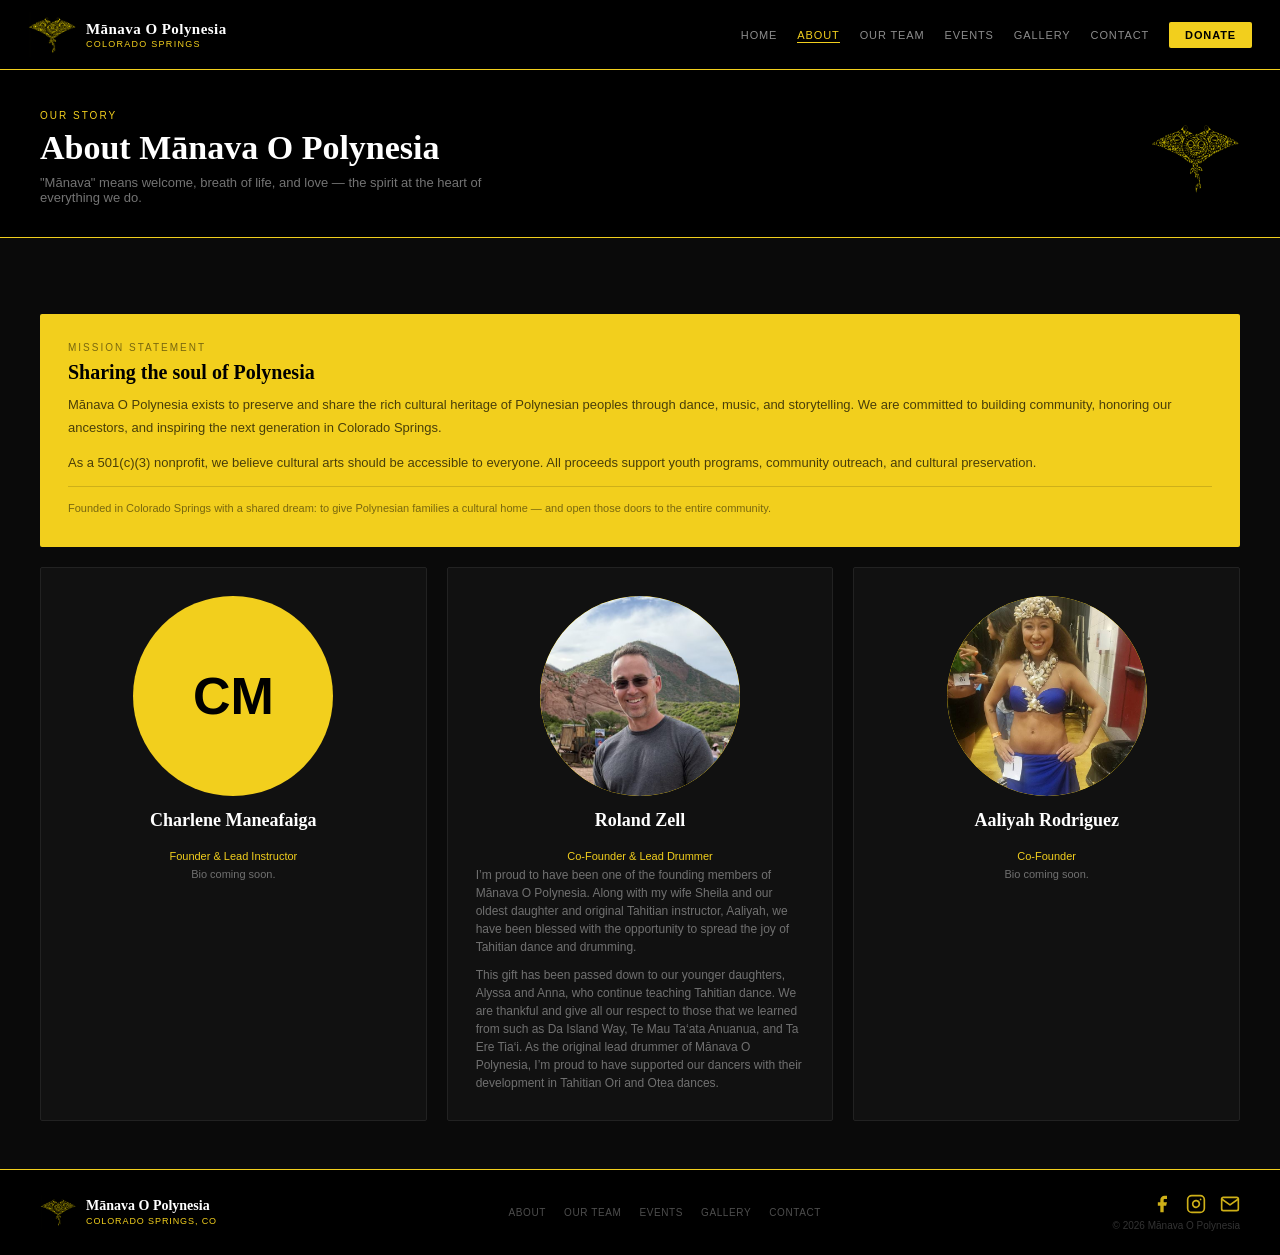
==== about.html @ 459fada8 "Restyle Roland Zell bio: left-align, larger font, two paragraphs Co-Authored-By: Claude Opus 4.8 <no" ====
<!DOCTYPE html>
<html lang="en">
<head>
<meta charset="utf-8">
<title>About Us | Mānava O Polynesia · Colorado Springs</title>
<meta name="description" content="Learn about Mānava O Polynesia’s story, mission, and the spirit of aloha that drives our 501(c)(3) nonprofit in Colorado Springs, CO.">
<meta name="robots" content="index, follow">
<link rel="canonical" href="https://manavaopolynesia.org/about.html">
<link rel="icon" type="image/png" href="[data-uri]">
<meta property="og:type" content="website">
<meta property="og:url" content="https://manavaopolynesia.org/about.html">
<meta property="og:title" content="About Mānava O Polynesia | Polynesian Dance · Colorado Springs">
<meta property="og:description" content="Learn about Mānava O Polynesia’s story, mission, and the spirit of aloha that drives our 501(c)(3) nonprofit in Colorado Springs, CO.">
<meta property="og:image" content="https://manavaopolynesia.org/images/og-image.png">
<meta name="twitter:card" content="summary_large_image">
<meta name="twitter:title" content="About Mānava O Polynesia | Polynesian Dance · Colorado Springs">
<meta name="twitter:description" content="Learn about Mānava O Polynesia’s story, mission, and the spirit of aloha that drives our 501(c)(3) nonprofit in Colorado Springs, CO.">
<meta name="twitter:image" content="https://manavaopolynesia.org/images/og-image.png">
<script type="application/ld+json">
{
  "@context": "https://schema.org",
  "@type": "BreadcrumbList",
  "itemListElement": [
    {"@type":"ListItem","position":1,"name":"Home","item":"https://manavaopolynesia.org/"},
    {"@type":"ListItem","position":2,"name":"About","item":"https://manavaopolynesia.org/about.html"}
  ]
}
</script>
<meta name="viewport" content="width=device-width, initial-scale=1.0">
<link rel="stylesheet" href="assets/style.css">
</head>
<body>

<div class="site">
  <nav class="nav">
    <div class="nav-logo" onclick="location.href='/'">
      <img
        src="[data-uri]"
        width="48" height="45" alt="Manava O Polynesia manta ray logo" style="display:block;" />
      <div>
        <div class="nav-brand-main">Mānava O Polynesia</div>
        <div class="nav-brand-sub">Colorado Springs</div>
      </div>
    </div>
    <button class="nav-toggle" onclick="toggleNav(this)" aria-label="Menu">
      <span></span><span></span><span></span>
    </button>
    <div class="nav-links">
      <a href="/">Home</a>
      <a class="cur" href="/about.html">About</a>
      <a href="/team.html">Our Team</a>
      <a href="/events.html">Events</a>
      <a href="/gallery.html">Gallery</a>
      <a href="/contact.html">Contact</a>
      <a class="nav-donate" onclick="openDonateModal()">Donate</a>
    </div>
  </nav>

    <div class="page-header">
      <div class="ph-text">
        <div class="eyebrow">Our story</div>
        <h2>About Mānava O Polynesia</h2>
        <p
          style="font-size:13px;color:rgba(255,255,255,0.45);margin-top:8px;font-family:Arial,sans-serif;max-width:500px;">
          "Mānava" means welcome, breath of life, and love — the spirit at the heart of everything we do.</p>
      </div>
      <a href="/" class="ph-logo-link" aria-label="Home">
        <img
        src="[data-uri]"
        loading="lazy" class="ph-logo" alt="" />
      </a>
    </div>
    <div class="sec">
      <div class="about-grid">
        <div class="gold-card">
          <div class="eyebrow">Mission statement</div>
          <h3>Sharing the soul of Polynesia</h3>
          <p>Mānava O Polynesia exists to preserve and share the rich cultural heritage of Polynesian peoples through
            dance, music, and storytelling. We are committed to building community, honoring our ancestors, and
            inspiring the next generation in Colorado Springs.</p>
          <p style="margin-top:12px;">As a 501(c)(3) nonprofit, we believe cultural arts should be accessible to
            everyone. All proceeds support youth programs, community outreach, and cultural preservation.</p>
          <p style="margin-top:12px;font-size:11px;color:rgba(0,0,0,0.5);font-family:Arial,sans-serif;border-top:1px solid rgba(0,0,0,0.15);padding-top:12px;">Founded in Colorado Springs with a shared dream: to give Polynesian families a cultural home — and open those doors to the entire community.</p>
        </div>
        <div class="dark-card founder-card">
          <div class="f-av">CM</div>
          <h3 class="f-name">Charlene Maneafaiga</h3>
          <div class="f-role">Founder &amp; Lead Instructor</div>
          <div class="f-bio">Bio coming soon.</div>
        </div>
        <div class="dark-card founder-card">
          <div class="f-av" style="padding:0;overflow:hidden;"><img src="images/roland_zell_co_founder.jpeg" alt="Roland Zell" style="width:100%;height:100%;object-fit:cover;object-position:center;border-radius:50%;display:block;"></div>
          <h3 class="f-name">Roland Zell</h3>
          <div class="f-role">Co-Founder &amp; Lead Drummer</div>
          <div class="f-bio" style="text-align:left;font-size:12px;">
            <p style="margin:0 0 10px;">I&rsquo;m proud to have been one of the founding members of Mānava O Polynesia. Along with my wife Sheila and our oldest daughter and original Tahitian instructor, Aaliyah, we have been blessed with the opportunity to spread the joy of Tahitian dance and drumming.</p>
            <p style="margin:0;">This gift has been passed down to our younger daughters, Alyssa and Anna, who continue teaching Tahitian dance. We are thankful and give all our respect to those that we learned from such as Da Island Way, Te Mau Ta&lsquo;ata Anuanua, and Ta Ere Tia&lsquo;i. As the original lead drummer of Mānava O Polynesia, I&rsquo;m proud to have supported our dancers with their development in Tahitian Ori and Otea dances.</p>
          </div>
        </div>
        <div class="dark-card founder-card">
          <div class="f-av" style="padding:0;overflow:hidden;"><img src="images/aaliya_rodriguez_founder_3.JPG" alt="Aaliyah Rodriguez" style="width:100%;height:100%;object-fit:cover;object-position:center 30%;border-radius:50%;display:block;"></div>
          <h3 class="f-name">Aaliyah Rodriguez</h3>
          <div class="f-role">Co-Founder</div>
          <div class="f-bio">Bio coming soon.</div>
        </div>
      </div>
    </div>

  <div class="footer">
    <div>
      <div class="footer-logo" onclick="location.href='/'">
        <img
          src="[data-uri]"
          width="36" height="34" alt="Mānava O Polynesia manta ray logo" style="display:block;opacity:0.8;" />
        <div>
          <div class="footer-bn">Mānava O Polynesia</div>
          <div class="footer-bs">Colorado Springs, CO</div>
        </div>
      </div>
    </div>
    <div class="footer-links">
      <a href="/about.html">About</a>
      <a href="/team.html">Our Team</a>
      <a href="/events.html">Events</a>
      <a href="/gallery.html">Gallery</a>
      <a href="/contact.html">Contact</a>
    </div>
    <div style="text-align:right;">
      <div class="footer-social">
        <a href="https://www.facebook.com/manavaopolynesia" target="_blank" rel="noopener" aria-label="Facebook">
          <svg width="20" height="20" viewBox="0 0 24 24" fill="currentColor" xmlns="http://www.w3.org/2000/svg" aria-hidden="true"><path d="M18 2h-3a5 5 0 0 0-5 5v3H7v4h3v8h4v-8h3l1-4h-4V7a1 1 0 0 1 1-1h3z"/></svg>
        </a>
        <a href="https://www.instagram.com/manavaopolynesia/" target="_blank" rel="noopener" aria-label="Instagram">
          <svg width="20" height="20" viewBox="0 0 24 24" fill="none" stroke="currentColor" stroke-width="2" stroke-linecap="round" stroke-linejoin="round" xmlns="http://www.w3.org/2000/svg" aria-hidden="true"><rect x="2" y="2" width="20" height="20" rx="5" ry="5"/><path d="M16 11.37A4 4 0 1 1 12.63 8 4 4 0 0 1 16 11.37z"/><line x1="17.5" y1="6.5" x2="17.51" y2="6.5"/></svg>
        </a>
        <a href="mailto:inquiries@manavaopolynesia.org" aria-label="Email us">
          <svg width="20" height="20" viewBox="0 0 24 24" fill="none" stroke="currentColor" stroke-width="2" stroke-linecap="round" stroke-linejoin="round" xmlns="http://www.w3.org/2000/svg" aria-hidden="true"><path d="M4 4h16c1.1 0 2 .9 2 2v12c0 1.1-.9 2-2 2H4c-1.1 0-2-.9-2-2V6c0-1.1.9-2 2-2z"/><polyline points="22,6 12,13 2,6"/></svg>
        </a>
      </div>
      <div class="footer-copy">© 2026 Mānava O Polynesia</div>
    </div>
  </div>

</div>
<script src="assets/main.js"></script>

<div id="donate-modal" class="dm-overlay" onclick="dmOverlayClick(event)">
  <div class="dm-box" role="dialog" aria-modal="true" aria-label="Donate to Mānava O Polynesia">
    <button class="dm-close" onclick="closeDonateModal()" aria-label="Close">&times;</button>
    <div class="dm-left">
      <div class="dm-slides">
        <img src="/images/donate_kiki_raina_2026.jpg" alt="Mānava O Polynesia performers" class="dm-slide active">
        <img src="/images/donate_group_leis_2023.jpg" alt="Mānava O Polynesia performers" class="dm-slide">
        <img src="/images/donate_graduation_may_2026.JPG" alt="Mānava O Polynesia performers" class="dm-slide">
        <img src="/images/donate_community_service_july_2024.jpg" alt="Mānava O Polynesia performers" class="dm-slide">
        <img src="/images/donate_guam_lib_2024.JPG" alt="Mānava O Polynesia performers" class="dm-slide">
        <img src="/images/donate_denver_sept_2024.jpeg" alt="Mānava O Polynesia performers" class="dm-slide">
        <img src="/images/donate_maui_fundraiser_2023.jpeg" alt="Mānava O Polynesia performers" class="dm-slide">
      </div>
      <div class="dm-org-info">
        <h2 class="dm-org-name">Mānava O Polynesia</h2>
        <div class="dm-org-tagline">Supporting Mānava O Polynesia</div>
        <p class="dm-org-body">Mānava O Polynesia is a 501(c)(3) nonprofit in Colorado Springs sharing Hawaiian, Tahitian, Samoan, Tongan, and Māori culture through dance, music, and storytelling. Your gift keeps the spirit of the Pacific alive for generations to come.</p>
      </div>
    </div>
    <div class="dm-right">
      <div class="dm-secure-hdr">
        <svg width="14" height="14" viewBox="0 0 14 14" fill="none" aria-hidden="true"><path d="M7 1L2 3.5V7c0 2.76 2.13 5.35 5 6 2.87-.65 5-3.24 5-6V3.5L7 1z" fill="#27ae60"/></svg>
        Secure Donation
      </div>
      <script type="module" src="https://donorbox.org/widgets.js" async></script>
      <dbox-widget campaign="manava-website-donation" type="donation_form" enable-auto-scroll="true"></dbox-widget>
    </div>
  </div>
  <div class="dm-footer-links">
    <span class="dm-bubble-wrap">
      <a href="#" class="dm-footer-link dm-footer-link--strong" onclick="toggleDmSecureBubble(event)">Is my donation secure?</a>
      <div class="dm-bubble" id="dm-secure-bubble" role="tooltip">
        <strong class="dm-bubble-heading">Is my donation secure?</strong>
        <p>Your payment is secured with SSL encryption and processed directly by Stripe &#8212; your financial information never touches our servers.</p>
        <div class="dm-bubble-arrow"></div>
      </div>
    </span>
    <span class="dm-bubble-wrap">
      <a href="#" class="dm-footer-link dm-footer-link--strong" onclick="toggleDmTaxBubble(event)">Is this donation tax-deductible?</a>
      <div class="dm-bubble" id="dm-tax-bubble" role="tooltip">
        <strong class="dm-bubble-heading">Is this donation tax-deductible?</strong>
        <p>We are a tax-exempt organization. Your contribution may be tax-deductible &#8212; please consult your tax advisor for guidance specific to your situation. A donation receipt will be emailed to you; please retain it for your records.</p>
        <div class="dm-bubble-arrow"></div>
      </div>
    </span>
    <span class="dm-bubble-wrap">
      <a href="#" class="dm-footer-link dm-footer-link--strong" onclick="toggleDmCancelBubble(event)">Can I cancel my recurring donation?</a>
      <div class="dm-bubble" id="dm-cancel-bubble" role="tooltip">
        <strong class="dm-bubble-heading">Can I cancel my recurring donation?</strong>
        <p>You&#8217;re always in control of your recurring donation &#8212; change or cancel it anytime.</p>
        <div class="dm-bubble-arrow"></div>
      </div>
    </span>
  </div>
</div>
</body>
</html>
---- assets/style.css ----
:root {
    --t-fast: 0.18s ease;
    --t-med:  0.28s ease;
    --lift:   translateY(-3px);
  }

  * {
    box-sizing: border-box;
    margin: 0;
    padding: 0;
  }

  html, body { background: #0a0a0a; }

  .site {
    font-family: 'Georgia', serif;
    color: var(--color-text-primary);
    background: #0a0a0a;
    min-height: 100vh;
    display: flex;
    flex-direction: column;
  }

  .nav {
    display: flex;
    align-items: center;
    justify-content: space-between;
    padding: 12px 28px;
    background: #000;
    border-bottom: 1px solid #f2cf1d;
  }

  .nav-logo {
    display: flex;
    align-items: center;
    gap: 10px;
    cursor: pointer;
  }

  .nav-brand-main {
    font-size: 15px;
    font-weight: 700;
    color: #fff;
    letter-spacing: 0.03em;
  }

  .nav-brand-sub {
    font-size: 9px;
    color: #f2cf1d;
    letter-spacing: 0.14em;
    text-transform: uppercase;
    margin-top: 1px;
    font-family: Arial, sans-serif;
  }

  .nav-links {
    display: flex;
    gap: 20px;
    align-items: center;
  }

  .nav-links a {
    font-size: 11px;
    color: rgba(255, 255, 255, 0.55);
    text-decoration: none;
    cursor: pointer;
    letter-spacing: 0.08em;
    text-transform: uppercase;
    font-family: Arial, sans-serif;
  }

  .nav-links a:hover,
  .nav-links a.cur {
    color: #f2cf1d;
  }

  .nav-donate {
    background: #f2cf1d !important;
    color: #000 !important;
    padding: 7px 16px;
    border-radius: 2px;
    font-weight: 700 !important;
  }

  .hero {
    position: relative;
    min-height: 500px;
    background: #000;
    display: flex;
    align-items: center;
    overflow: hidden;
  }

  .hero-pat {
    position: absolute;
    inset: 0;
    width: 100%;
    height: 100%;
  }

  .hero-content {
    position: relative;
    z-index: 2;
    padding: 0 48px;
    max-width: 520px;
  }

  .eyebrow {
    font-size: 10px;
    letter-spacing: 0.2em;
    text-transform: uppercase;
    color: #f2cf1d;
    font-family: Arial, sans-serif;
    margin-bottom: 14px;
  }

  .hero-title {
    font-size: 48px;
    font-weight: 700;
    color: #fff;
    line-height: 1.05;
    margin-bottom: 16px;
  }

  .hero-title .gold {
    color: #f2cf1d;
  }

  .hero-body {
    font-size: 14px;
    color: rgba(255, 255, 255, 0.55);
    line-height: 1.8;
    margin-bottom: 28px;
    font-family: Arial, sans-serif;
  }

  .hero-right {
    position: absolute;
    right: 20px;
    top: 50%;
    transform: translateY(-50%);
    z-index: 2;
    opacity: 0.9;
  }

  .btn-gold {
    display: inline-block;
    text-decoration: none;
    background: #f2cf1d;
    color: #000;
    padding: 12px 26px;
    border: none;
    font-size: 12px;
    font-weight: 700;
    cursor: pointer;
    font-family: Arial, sans-serif;
    letter-spacing: 0.08em;
    text-transform: uppercase;
    border-radius: 2px;
    margin-right: 10px;
  }

  .btn-out {
    display: inline-block;
    text-decoration: none;
    background: transparent;
    color: #fff;
    padding: 12px 26px;
    border: 1px solid rgba(255, 255, 255, 0.35);
    font-size: 12px;
    cursor: pointer;
    font-family: Arial, sans-serif;
    letter-spacing: 0.08em;
    text-transform: uppercase;
    border-radius: 2px;
  }

  .stats-bar {
    display: grid;
    grid-template-columns: repeat(4, 1fr);
    background: #f2cf1d;
  }

  .stat {
    padding: 16px 20px;
    text-align: center;
    border-right: 1px solid rgba(0, 0, 0, 0.15);
  }

  .stat:last-child {
    border-right: none;
  }

  .stat-n {
    font-size: 24px;
    font-weight: 700;
    color: #000;
    font-family: Georgia, serif;
  }

  .stat-l {
    font-size: 9px;
    text-transform: uppercase;
    letter-spacing: 0.1em;
    color: rgba(0, 0, 0, 0.6);
    margin-top: 2px;
    font-family: Arial, sans-serif;
  }

  .sec {
    padding: 48px 40px;
    background: #0a0a0a;
  }

  .sec-mid {
    background: #060606;
  }

  .sec-title {
    font-size: 30px;
    font-weight: 700;
    color: #fff;
    margin-bottom: 10px;
  }

  .sec-sub {
    font-size: 14px;
    color: rgba(255, 255, 255, 0.5);
    line-height: 1.75;
    max-width: 540px;
    font-family: Arial, sans-serif;
  }

  .tiles {
    display: grid;
    grid-template-columns: repeat(3, 1fr);
    gap: 1px;
    background: #1a1a1a;
    margin-top: 28px;
  }

  .tile {
    background: #0a0a0a;
    padding: 26px 22px;
    border-top: 2px solid #f2cf1d;
  }

  .tile-icon {
    font-size: 18px;
    margin-bottom: 10px;
  }

  .tile-t {
    font-size: 13px;
    font-weight: 700;
    color: #fff;
    margin-bottom: 6px;
  }

  .tile-b {
    font-size: 12px;
    color: rgba(255, 255, 255, 0.45);
    line-height: 1.65;
    font-family: Arial, sans-serif;
  }

  .about-grid {
    display: grid;
    grid-template-columns: repeat(3, 1fr);
    gap: 20px;
    margin-top: 28px;
  }

  .about-grid .gold-card {
    grid-column: 1 / -1;
  }

  .gold-card {
    background: #f2cf1d;
    padding: 28px;
    border-radius: 2px;
  }

  .gold-card .eyebrow {
    color: rgba(0, 0, 0, 0.5);
    margin-bottom: 8px;
  }

  .gold-card h3 {
    font-size: 20px;
    color: #000;
    margin-bottom: 10px;
  }

  .gold-card p {
    font-size: 13px;
    color: rgba(0, 0, 0, 0.7);
    line-height: 1.75;
    font-family: Arial, sans-serif;
  }

  .dark-card {
    background: #111;
    border: 1px solid #222;
    padding: 28px;
    border-radius: 2px;
  }

  .dark-card h3 {
    font-size: 18px;
    color: #fff;
    margin-bottom: 18px;
  }

  .founder {
    display: flex;
    gap: 12px;
    margin-bottom: 18px;
    padding-bottom: 18px;
    border-bottom: 1px solid #1e1e1e;
  }

  .founder:last-child {
    margin-bottom: 0;
    padding-bottom: 0;
    border-bottom: none;
  }

  .f-av {
    width: 200px;
    height: 200px;
    border-radius: 50%;
    background: #f2cf1d;
    display: flex;
    align-items: center;
    justify-content: center;
    font-size: 48px;
    font-weight: 700;
    color: #000;
    flex-shrink: 0;
    font-family: Arial, sans-serif;
  }

  .f-name {
    font-size: 14px;
    font-weight: 700;
    color: #fff;
  }

  .f-role {
    font-size: 11px;
    color: #f2cf1d;
    margin-top: 1px;
    font-family: Arial, sans-serif;
  }

  .f-bio {
    font-size: 11px;
    color: rgba(255, 255, 255, 0.4);
    margin-top: 4px;
    line-height: 1.5;
    font-family: Arial, sans-serif;
  }

  .founder-card {
    display: flex;
    flex-direction: column;
    align-items: center;
    text-align: center;
  }

  .founder-card .f-av {
    width: 200px;
    height: 200px;
    font-size: 52px;
    margin-bottom: 14px;
  }

  .team-grid {
    display: grid;
    grid-template-columns: repeat(3, 1fr);
    gap: 14px;
    margin-top: 20px;
  }

  .tc {
    background: #111;
    border: 1px solid #1e1e1e;
    padding: 22px;
    text-align: center;
    border-radius: 2px;
  }

  .t-av {
    width: 200px;
    height: 200px;
    border-radius: 50%;
    background: #0a0a0a;
    border: 2px solid #f2cf1d;
    margin: 0 auto 10px;
    display: flex;
    align-items: center;
    justify-content: center;
    font-size: 52px;
    font-weight: 700;
    color: #f2cf1d;
    font-family: Arial, sans-serif;
  }

  .t-name {
    font-size: 13px;
    font-weight: 700;
    color: #fff;
    margin-bottom: 2px;
  }

  .t-role {
    font-size: 11px;
    color: rgba(255, 255, 255, 0.4);
    font-family: Arial, sans-serif;
  }

  .t-badge {
    display: inline-block;
    margin-top: 9px;
    font-size: 9px;
    padding: 3px 9px;
    letter-spacing: 0.08em;
    text-transform: uppercase;
    font-family: Arial, sans-serif;
    font-weight: 700;
    border-radius: 2px;
  }

  .bi {
    background: #f2cf1d;
    color: #000;
  }

  .t-social {
    display: flex;
    justify-content: center;
    gap: 12px;
    margin-top: 10px;
  }

  .t-social a {
    color: #f2cf1d;
    opacity: 0.7;
    transition: opacity 0.15s;
    display: flex;
    align-items: center;
  }

  .t-social a:hover {
    opacity: 1;
  }

  .bb {
    background: transparent;
    color: #f2cf1d;
    border: 1px solid #f2cf1d;
  }

  .ev-list {
    display: flex;
    flex-direction: column;
    gap: 2px;
    margin-top: 24px;
  }

  .ev {
    display: flex;
    align-items: center;
    gap: 18px;
    background: #111;
    padding: 18px 22px;
    border-left: 3px solid #f2cf1d;
  }

  .ev-date {
    min-width: 48px;
    text-align: center;
  }

  .ev-mo {
    font-size: 9px;
    text-transform: uppercase;
    letter-spacing: 0.1em;
    color: #f2cf1d;
    font-family: Arial, sans-serif;
  }

  .ev-day {
    font-size: 26px;
    font-weight: 700;
    color: #fff;
    line-height: 1;
  }

  .ev-div {
    width: 1px;
    height: 40px;
    background: #222;
  }

  .ev-info {
    flex: 1;
  }

  .ev-name {
    font-size: 13px;
    font-weight: 700;
    color: #fff;
    margin-bottom: 2px;
  }

  .ev-meta {
    font-size: 11px;
    color: rgba(255, 255, 255, 0.4);
    font-family: Arial, sans-serif;
  }

  .ev-btn {
    background: transparent;
    color: #f2cf1d;
    border: 1px solid #f2cf1d;
    padding: 7px 14px;
    font-size: 10px;
    font-weight: 700;
    cursor: pointer;
    letter-spacing: 0.08em;
    text-transform: uppercase;
    font-family: Arial, sans-serif;
    border-radius: 2px;
    white-space: nowrap;
  }

  .gal-grid {
    display: grid;
    grid-template-columns: repeat(3, 1fr);
    grid-auto-rows: 150px;
    gap: 3px;
    margin-top: 24px;
    align-content: start;
  }

  .gc {
    position: relative;
    overflow: hidden;
    cursor: pointer;
    background: #111;
  }

  .gc.tall {
    grid-row: span 2;
  }

  .gc svg {
    width: 100%;
    height: 100%;
    display: block;
  }

  .gh {
    position: absolute;
    inset: 0;
    background: rgba(201, 168, 76, 0.12);
    border: 2px solid #f2cf1d;
    display: flex;
    align-items: flex-end;
    padding: 9px;
    opacity: 0;
    transition: opacity 0.2s;
  }

  .gc:hover .gh {
    opacity: 1;
  }

  .gl {
    font-size: 10px;
    color: #f2cf1d;
    font-weight: 700;
    letter-spacing: 0.08em;
    text-transform: uppercase;
    font-family: Arial, sans-serif;
  }

  .gc-ray {
    position: absolute;
    top: 50%;
    left: 50%;
    transform: translate(-50%, -50%);
    width: 80%;
    opacity: 0.15;
  }
  .gc-img {
    position: absolute;
    inset: 0;
    width: 100%;
    height: 100%;
    object-fit: cover;
    display: block;
  }

  .gc-iframe {
    position: absolute;
    inset: 0;
    width: 100%;
    height: 100%;
    border: none;
    display: block;
  }

  .gc.video .gc-iframe {
    top: -70px;
    height: calc(100% + 70px);
  }


  .contact-grid {
    display: grid;
    grid-template-columns: 1fr 1fr;
    gap: 20px;
    margin-top: 24px;
  }

  .cform {
    background: #111;
    border: 1px solid #1e1e1e;
    padding: 26px;
    border-radius: 2px;
  }

  .cform h3 {
    font-size: 17px;
    color: #fff;
    margin-bottom: 18px;
  }

  .fg {
    margin-bottom: 13px;
  }

  .fg label {
    display: block;
    font-size: 9px;
    font-weight: 700;
    color: #f2cf1d;
    margin-bottom: 5px;
    letter-spacing: 0.12em;
    text-transform: uppercase;
    font-family: Arial, sans-serif;
  }

  .fg input,
  .fg select,
  .fg textarea {
    width: 100%;
    background: #0a0a0a;
    border: 1px solid #222;
    padding: 9px 11px;
    font-size: 12px;
    font-family: Arial, sans-serif;
    color: #fff;
    border-radius: 2px;
  }

  .fg textarea {
    height: 75px;
    resize: none;
  }

  .sub-btn {
    width: 100%;
    background: #f2cf1d;
    color: #000;
    border: none;
    padding: 12px;
    font-size: 11px;
    font-weight: 700;
    cursor: pointer;
    letter-spacing: 0.1em;
    text-transform: uppercase;
    font-family: Arial, sans-serif;
    margin-top: 4px;
    border-radius: 2px;
  }

  .cinfo {
    display: flex;
    flex-direction: column;
    gap: 12px;
  }

  .ci {
    background: #111;
    border: 1px solid #1e1e1e;
    padding: 16px 18px;
    border-radius: 2px;
    text-align: center;
  }

  .ci h4 {
    font-size: 9px;
    font-weight: 700;
    color: #f2cf1d;
    text-transform: uppercase;
    letter-spacing: 0.12em;
    font-family: Arial, sans-serif;
    margin-bottom: 6px;
  }

  .ci p {
    font-size: 13px;
    color: rgba(255, 255, 255, 0.65);
    font-family: Arial, sans-serif;
  }

  .soc-row {
    display: flex;
    gap: 7px;
    flex-wrap: wrap;
    margin-top: 4px;
    justify-content: center;
  }

  .soc {
    background: #0a0a0a;
    border: 1px solid #222;
    padding: 6px 11px;
    font-size: 10px;
    font-weight: 700;
    color: rgba(255, 255, 255, 0.45);
    cursor: pointer;
    font-family: Arial, sans-serif;
    border-radius: 2px;
  }

  .donate-box {
    background: #f2cf1d;
    padding: 18px;
    border-radius: 2px;
  }

  .donate-box h4 {
    color: #000;
    font-size: 13px;
    font-weight: 700;
    margin-bottom: 5px;
  }

  .donate-box p {
    color: rgba(0, 0, 0, 0.6);
    font-size: 12px;
    font-family: Arial, sans-serif;
    margin-bottom: 10px;
    line-height: 1.5;
  }

  .donate-btn {
    width: 100%;
    background: #000;
    color: #f2cf1d;
    border: none;
    padding: 10px;
    font-size: 11px;
    font-weight: 700;
    cursor: pointer;
    letter-spacing: 0.08em;
    text-transform: uppercase;
    font-family: Arial, sans-serif;
    border-radius: 2px;
  }

  .footer {
    margin-top: auto;
    background: #000;
    border-top: 1px solid #f2cf1d;
    padding: 24px 40px;
    display: flex;
    align-items: center;
    justify-content: space-between;
  }

  .footer-bn {
    font-size: 14px;
    font-weight: 700;
    color: #fff;
  }

  .footer-bs {
    font-size: 9px;
    color: #f2cf1d;
    letter-spacing: 0.1em;
    text-transform: uppercase;
    font-family: Arial, sans-serif;
    margin-top: 2px;
  }

  .footer-links {
    display: flex;
    gap: 18px;
  }

  .footer-links a {
    font-size: 10px;
    color: rgba(255, 255, 255, 0.3);
    text-decoration: none;
    font-family: Arial, sans-serif;
    cursor: pointer;
    letter-spacing: 0.06em;
    text-transform: uppercase;
  }

  .footer-copy {
    font-size: 10px;
    color: rgba(255, 255, 255, 0.2);
    font-family: Arial, sans-serif;
  }

  .footer-social {
    display: flex;
    gap: 14px;
    justify-content: flex-end;
    margin-bottom: 6px;
  }

  .footer-social a {
    color: #f2cf1d;
    text-decoration: none;
    display: flex;
    align-items: center;
    opacity: 0.85;
    transition: opacity var(--t-fast), transform var(--t-fast), filter var(--t-fast);
  }

  .footer-social a:hover {
    opacity: 1;
    transform: var(--lift);
    filter: drop-shadow(0 4px 8px rgba(242,207,29,0.45));
  }

  a.soc {
    text-decoration: none;
    color: #f2cf1d;
    display: inline-flex;
    align-items: center;
    justify-content: center;
  }

  a.soc:hover {
    border-color: #f2cf1d;
  }

  .page {
    display: none;
  }

  .page.active {
    display: block;
  }

  .ray-watermark {
    position: absolute;
    right: -20px;
    top: 50%;
    transform: translateY(-50%);
    width: 320px;
    opacity: 0.18;
    pointer-events: none;
  }

  .page-header {
    background: #000;
    border-bottom: 1px solid #f2cf1d;
    padding: 40px 40px 32px;
    display: flex;
    align-items: center;
    justify-content: space-between;
  }

  .ph-text .eyebrow {
    margin-bottom: 8px;
  }

  .ph-text h2 {
    font-size: 34px;
    font-weight: 700;
    color: #fff;
  }

  .ph-logo {
    width: 90px;
    opacity: 0.7;
    animation: manta-float 7s ease-in-out infinite;
    display: block;
  }

  .ph-logo-link {
    display: block;
    line-height: 0;
    transition: filter var(--t-med), opacity var(--t-med);
  }
  .ph-logo-link:hover .ph-logo {
    opacity: 1;
    filter: drop-shadow(0 2px 12px rgba(242,207,29,0.55));
  }

  @keyframes manta-float {

    0%,
    100% {
      transform: translateY(0px) rotate(0deg);
    }

    35% {
      transform: translateY(-18px) rotate(1.1deg);
    }

    70% {
      transform: translateY(11px) rotate(-0.7deg);
    }
  }

  @keyframes manta-pulse {

    0%,
    100% {
      opacity: 1;
    }

    50% {
      opacity: 0.65;
    }
  }

  @keyframes manta-tail {

    0%,
    100% {
      transform: rotate(0deg);
    }

    50% {
      transform: rotate(8deg);
    }
  }

  @keyframes manta-flap {

    0%,
    100% {
      d: path("M 340,162 C 366,163 392,144 404,128 Q 410,140 430,134 Q 520,192 604,250 Q 622,264 610,278 Q 504,252 372,328 Q 354,338 340,344 Q 326,338 308,328 Q 176,252 70,278 Q 58,264 78,250 Q 160,192 250,134 Q 270,140 276,128 C 288,144 314,163 340,162");
    }

    50% {
      d: path("M 340,162 C 366,163 392,144 404,128 Q 410,140 430,134 Q 520,174 604,232 Q 622,246 610,260 Q 504,234 372,328 Q 354,338 340,344 Q 326,338 308,328 Q 176,234 70,260 Q 58,246 78,232 Q 160,174 250,134 Q 270,140 276,128 C 288,144 314,163 340,162");
    }
  }

  /* Hamburger button */
  .nav-toggle {
    display: none;
    flex-direction: column;
    justify-content: center;
    gap: 5px;
    background: none;
    border: none;
    cursor: pointer;
    padding: 6px 4px;
    z-index: 10;
  }

  .nav-toggle span {
    display: block;
    width: 22px;
    height: 2px;
    background: #fff;
    border-radius: 1px;
    transition: transform 0.25s, opacity 0.25s;
  }

  .nav-toggle.open span:nth-child(1) {
    transform: translateY(7px) rotate(45deg);
  }

  .nav-toggle.open span:nth-child(2) {
    opacity: 0;
  }

  .nav-toggle.open span:nth-child(3) {
    transform: translateY(-7px) rotate(-45deg);
  }

  /* ---- Tablet (≤768px) ---- */
  @media (max-width: 768px) {
    .nav {
      padding: 12px 20px;
      flex-wrap: wrap;
    }

    .nav-toggle {
      display: flex;
    }

    .nav-links {
      display: none;
      flex-direction: column;
      align-items: flex-start;
      width: 100%;
      background: #000;
      border-top: 1px solid #222;
      padding: 8px 0 12px;
      gap: 0;
      order: 3;
    }

    .nav-links.open {
      display: flex;
    }

    .nav-links a {
      font-size: 13px;
      padding: 12px 20px;
      width: 100%;
      border-bottom: 1px solid #111;
    }

    .nav-donate {
      margin: 8px 20px 0 !important;
      width: calc(100% - 40px) !important;
      text-align: center;
      padding: 12px 16px !important;
      border-bottom: none !important;
    }

    .hero {
      min-height: 320px;
    }

    .hero-content {
      padding: 0 24px;
      max-width: 100%;
    }

    .hero-title {
      font-size: 28px;
    }

    .hero-right {
      display: none;
    }

    .sec {
      padding: 32px 20px;
    }

    .sec-title {
      font-size: 24px;
    }

    .page-header {
      padding: 28px 20px;
      flex-wrap: wrap;
      gap: 12px;
    }

    .ph-text h2 {
      font-size: 26px;
    }

    .ph-logo {
      display: none;
    }

    .tiles {
      grid-template-columns: repeat(2, 1fr);
    }

    .about-grid {
      grid-template-columns: 1fr;
    }

    .team-grid {
      grid-template-columns: repeat(2, 1fr);
    }

    .f-av {
      width: 120px;
      height: 120px;
      font-size: 32px;
    }

    .t-av {
      width: 120px;
      height: 120px;
      font-size: 32px;
    }

    .gal-grid {
      grid-template-columns: repeat(2, 1fr);
      grid-auto-rows: 150px;
    }

    .gc.tall {
      grid-row: span 1;
    }

    .contact-grid {
      grid-template-columns: 1fr;
    }

    .ev {
      flex-wrap: wrap;
      gap: 10px;
    }

    .ev-btn {
      padding: 10px 16px;
    }

    .stats-bar {
      grid-template-columns: repeat(2, 1fr);
    }

    .btn-gold,
    .btn-out {
      padding: 14px 24px;
    }

    .sub-btn {
      padding: 14px;
    }

    .fg input,
    .fg select,
    .fg textarea {
      padding: 12px 13px;
      font-size: 13px;
    }

    .fg label {
      font-size: 11px;
    }

    .footer {
      flex-direction: column;
      align-items: center;
      text-align: center;
      gap: 20px;
      padding: 28px 20px;
    }

    .footer-links {
      flex-wrap: wrap;
      justify-content: center;
    }
  }

  /* ---- Phone (≤480px) ---- */
  @media (max-width: 480px) {
    .hero {
      min-height: 260px;
    }

    .hero-content {
      padding: 0 16px;
    }

    .hero-title {
      font-size: 24px;
    }

    .hero-body {
      font-size: 13px;
      margin-bottom: 20px;
    }

    .sec {
      padding: 24px 16px;
    }

    .page-header {
      padding: 22px 16px;
    }

    .ph-text h2 {
      font-size: 22px;
    }

    .tiles {
      grid-template-columns: 1fr;
    }

    .team-grid {
      grid-template-columns: repeat(2, 1fr);
    }

    .f-av {
      width: 90px;
      height: 90px;
      font-size: 24px;
    }

    .t-av {
      width: 90px;
      height: 90px;
      font-size: 24px;
    }

    .gal-grid {
      grid-template-columns: 1fr;
      grid-auto-rows: 200px;
    }

    .gc.video {
      height: 225px;
    }
  }

  /* ─── HOVER UPGRADES ─── */

  /* Nav links: smooth transition + sliding underline */
  .nav-links a { position: relative; transition: color var(--t-fast); }
  .nav-links a::after {
    content: ''; position: absolute; bottom: -2px; left: 0;
    width: 100%; height: 1px; background: #f2cf1d;
    transform: scaleX(0); transform-origin: left center;
    transition: transform var(--t-med);
  }
  .nav-links a:hover::after, .nav-links a.cur::after { transform: scaleX(1); }
  .nav-donate::after { display: none; }

  /* Footer links */
  .footer-links a { transition: color var(--t-fast); }
  .footer-links a:hover { color: #f2cf1d; }

  /* Buttons: lift + glow */
  .btn-gold, .btn-out, .ev-btn, .nav-donate, .sub-btn, .donate-btn {
    transition: transform var(--t-fast), box-shadow var(--t-fast), filter var(--t-fast);
  }
  .btn-gold:hover, .nav-donate:hover {
    transform: var(--lift);
    box-shadow: 0 6px 20px rgba(242,207,29,0.28);
    filter: brightness(1.08);
  }
  .btn-out:hover {
    transform: var(--lift);
    border-color: rgba(255,255,255,0.7);
    box-shadow: 0 6px 16px rgba(0,0,0,0.4);
  }
  .ev-btn:hover {
    transform: var(--lift);
    background: rgba(242,207,29,0.08);
    box-shadow: 0 4px 12px rgba(242,207,29,0.2);
  }
  .sub-btn:hover {
    transform: var(--lift);
    box-shadow: 0 6px 20px rgba(242,207,29,0.28);
    filter: brightness(1.06);
  }
  .donate-btn:hover {
    transform: var(--lift);
    background: #111;
    box-shadow: 0 4px 14px rgba(0,0,0,0.5);
  }

  /* Cards: subtle lift */
  .tile { transition: transform var(--t-med), box-shadow var(--t-med); }
  .tile:hover { transform: var(--lift); box-shadow: 0 8px 28px rgba(0,0,0,0.45); }

  .dark-card { transition: transform var(--t-med), border-color var(--t-med), box-shadow var(--t-med); }
  .dark-card:hover { transform: var(--lift); border-color: #333; box-shadow: 0 8px 28px rgba(0,0,0,0.5); }

  .gold-card { transition: transform var(--t-med), box-shadow var(--t-med); }
  .gold-card:hover { transform: var(--lift); box-shadow: 0 8px 28px rgba(242,207,29,0.22); }

  .tc { transition: transform var(--t-med), border-color var(--t-med), box-shadow var(--t-med); }
  .tc:hover { transform: var(--lift); border-color: rgba(242,207,29,0.3); box-shadow: 0 8px 24px rgba(0,0,0,0.45); }

  /* Event rows: tint + border pulse */
  .ev { transition: background var(--t-fast), border-left-width var(--t-fast), padding-left var(--t-fast); }
  .ev:hover { background: #161616; border-left-width: 5px; padding-left: 20px; }

  /* Form focus glow */
  .fg input, .fg select, .fg textarea {
    transition: border-color var(--t-fast), box-shadow var(--t-fast);
  }
  .fg input:focus, .fg select:focus, .fg textarea:focus {
    outline: none;
    border-color: rgba(242,207,29,0.7);
    box-shadow: 0 0 0 3px rgba(242,207,29,0.12);
  }

  /* Social pill buttons */
  a.soc { transition: border-color var(--t-fast), color var(--t-fast); }
  a.soc:hover { color: #f2cf1d; border-color: #f2cf1d; }

  /* ─── SCROLL-TRIGGERED REVEAL ─── */

  @keyframes revealUp {
    from { opacity: 0; transform: translateY(16px); }
    to   { opacity: 1; transform: translateY(0); }
  }
  .reveal { opacity: 0; transform: translateY(16px); }
  .reveal.visible {
    animation: revealUp 0.52s cubic-bezier(0.22, 1, 0.36, 1) both;
  }
  .reveal.d1 { animation-delay: 0.06s; }
  .reveal.d2 { animation-delay: 0.12s; }
  .reveal.d3 { animation-delay: 0.18s; }
  .reveal.d4 { animation-delay: 0.24s; }
  .reveal.d5 { animation-delay: 0.30s; }
  .reveal.d6 { animation-delay: 0.36s; }

  /* Footer logo: layout (replaces inline styles) */
  .footer-logo {
    display: flex;
    align-items: center;
    gap: 10px;
    cursor: pointer;
  }

  /* Nav + footer logo hover: image banks like a manta ray turning */
  .nav-logo img,
  .footer-logo img {
    transition: transform var(--t-med), filter var(--t-med);
  }
  .nav-logo:hover img,
  .footer-logo:hover img {
    transform: scale(1.1) rotate(-6deg);
    filter: drop-shadow(0 2px 8px rgba(242,207,29,0.5));
  }
  .nav-brand-main { transition: color var(--t-fast); }
  .nav-logo:hover .nav-brand-main { color: #f2cf1d; }
  .footer-bn { transition: color var(--t-fast); }
  .footer-logo:hover .footer-bn { color: #f2cf1d; }

  /* Hero entrance — staggered on page load */
  .hero-content .eyebrow {
    animation: revealUp 0.65s cubic-bezier(0.22, 1, 0.36, 1) both 0.15s;
  }
  .hero-content .hero-title {
    animation: revealUp 0.65s cubic-bezier(0.22, 1, 0.36, 1) both 0.3s;
  }
  .hero-content .hero-body {
    animation: revealUp 0.65s cubic-bezier(0.22, 1, 0.36, 1) both 0.48s;
  }
  .hero-content .btn-gold,
  .hero-content .btn-out {
    animation: revealUp 0.65s cubic-bezier(0.22, 1, 0.36, 1) both 0.62s;
  }

  /* Touch devices: labels always visible, video cells taller */
  @media (hover: none) {
    .gc { cursor: default; }
    .gc .gh { opacity: 1; }
  }

  @media (hover: none) {
    .btn-gold, .btn-out, .ev-btn, .nav-donate, .sub-btn, .donate-btn,
    .tile, .dark-card, .gold-card, .tc, .ev,
    .footer-social a,
    .nav-logo img, .footer-logo img {
      transform: none !important;
      box-shadow: none !important;
      filter: none !important;
    }
  }

  @media (hover: none) and (min-width: 481px) {
    .gc.video { grid-row: span 2; }
  }

  @media (prefers-reduced-motion: reduce) {
    .reveal, .reveal.visible { opacity: 1; transform: none; animation: none; }
    .hero-content .eyebrow,
    .hero-content .hero-title,
    .hero-content .hero-body,
    .hero-content .btn-gold,
    .hero-content .btn-out { animation: none; }
    .btn-gold, .btn-out, .ev-btn, .nav-donate, .sub-btn, .donate-btn,
    .tile, .dark-card, .gold-card, .tc, .ev,
    .nav-links a, .nav-links a::after, .footer-links a,
    .fg input, .fg select, .fg textarea, a.soc,
    .footer-social a,
    .nav-logo img, .footer-logo img, .nav-brand-main, .footer-bn {
      transition: none;
    }
  }

/* ─── DONATE MODAL ─── */

  .dm-overlay {
    position: fixed;
    inset: 0;
    background: rgba(0,0,0,0.82);
    z-index: 1000;
    display: none;
    flex-direction: column;
    align-items: center;
    justify-content: center;
    gap: 16px;
    padding: 20px;
  }

  .dm-overlay.open {
    display: flex;
  }

  .dm-box {
    display: flex;
    max-width: 800px;
    width: 100%;
    background: #111;
    border-radius: 2px;
    position: relative;
    overflow: hidden;
    max-height: 84vh;
  }

  .dm-footer-links {
    display: flex;
    flex-wrap: wrap;
    justify-content: center;
    gap: 4px 22px;
  }

  .dm-footer-link {
    font-family: Arial, sans-serif;
    font-size: 11px;
    color: rgba(255,255,255,0.5);
    text-decoration: underline;
    text-underline-offset: 2px;
    white-space: nowrap;
    cursor: pointer;
  }

  .dm-footer-link:hover {
    color: rgba(255,255,255,0.85);
  }

  .dm-bubble-wrap {
    position: relative;
    display: inline-block;
  }

  .dm-footer-link--strong {
    font-weight: 700;
    color: rgba(255,255,255,0.65);
  }

  .dm-bubble {
    display: none;
    position: absolute;
    bottom: calc(100% + 12px);
    left: 50%;
    transform: translateX(-50%);
    width: 290px;
    background: #fff;
    border-radius: 4px;
    padding: 16px 18px 14px;
    box-shadow: 0 6px 24px rgba(0,0,0,0.45);
    z-index: 1100;
    pointer-events: none;
  }

  .dm-bubble.open {
    display: block;
    pointer-events: auto;
  }

  .dm-bubble-heading {
    display: block;
    font-family: Arial, sans-serif;
    font-size: 12px;
    font-weight: 700;
    color: #111;
    margin-bottom: 9px;
  }

  .dm-bubble p {
    font-family: Arial, sans-serif;
    font-size: 11px;
    color: rgba(0,0,0,0.68);
    line-height: 1.65;
    margin: 0 0 8px;
  }

  .dm-bubble p:last-child {
    margin-bottom: 0;
  }

  .dm-bubble-arrow {
    position: absolute;
    bottom: -8px;
    left: 50%;
    transform: translateX(-50%);
    width: 0;
    height: 0;
    border-left: 8px solid transparent;
    border-right: 8px solid transparent;
    border-top: 8px solid #fff;
  }

  .dm-close {
    position: absolute;
    top: 12px;
    right: 14px;
    background: none;
    border: none;
    color: #fff;
    font-size: 24px;
    line-height: 1;
    cursor: pointer;
    z-index: 10;
    opacity: 0.6;
    padding: 0;
    font-family: Arial, sans-serif;
  }

  .dm-close:hover {
    opacity: 1;
  }

  .dm-left {
    flex: 0 0 50%;
    display: flex;
    flex-direction: column;
    background: #0d0d0d;
    overflow: hidden;
  }

  .dm-slides {
    position: relative;
    flex: 0 0 46%;
    overflow: hidden;
  }

  .dm-slide {
    position: absolute;
    inset: 0;
    width: 100%;
    height: 100%;
    object-fit: cover;
    opacity: 0;
    transition: opacity 1s ease;
  }

  .dm-slide.active {
    opacity: 1;
  }

  .dm-org-info {
    flex: 1;
    padding: 26px 24px 24px;
    display: flex;
    flex-direction: column;
    justify-content: center;
    background: #111;
    border-top: 1px solid #222;
  }

  .dm-org-name {
    font-family: Georgia, serif;
    font-size: 26px;
    font-weight: 700;
    color: #fff;
    margin: 0 0 5px;
    line-height: 1.2;
  }

  .dm-org-tagline {
    font-family: Arial, sans-serif;
    font-size: 10px;
    font-weight: 700;
    color: #f2cf1d;
    letter-spacing: 0.14em;
    text-transform: uppercase;
    margin: 0 0 13px;
  }

  .dm-org-body {
    font-family: Arial, sans-serif;
    font-size: 12px;
    color: rgba(255,255,255,0.55);
    line-height: 1.65;
    margin: 0;
  }

  .dm-secure-hdr {
    flex: none;
    display: flex;
    align-items: center;
    gap: 7px;
    padding: 12px 20px 11px;
    font-family: Arial, sans-serif;
    font-size: 13px;
    font-weight: 700;
    color: #1a1a1a;
    border-bottom: 1px solid #e8e8e8;
    background: #fff;
  }

  .dm-right {
    flex: 1;
    min-height: 0;
    padding: 0;
    overflow-y: auto;
    display: flex;
    flex-direction: column;
    background: #fff;
  }

  .dm-right dbox-widget {
    flex: 1;
    display: block;
    min-height: 400px;
  }

  .dm-title {
    font-family: Georgia, serif;
    font-size: 24px;
    font-weight: 700;
    color: #fff;
    margin: 6px 0 20px;
  }

  .dm-tabs {
    display: flex;
    border-bottom: 1px solid #222;
    margin-bottom: 22px;
  }

  .dm-tab {
    background: none;
    border: none;
    border-bottom: 2px solid transparent;
    margin-bottom: -1px;
    color: rgba(255,255,255,0.45);
    font-family: Arial, sans-serif;
    font-size: 11px;
    font-weight: 700;
    letter-spacing: 0.08em;
    text-transform: uppercase;
    padding: 8px 14px;
    cursor: pointer;
  }

  .dm-tab.active {
    color: #f2cf1d;
    border-bottom-color: #f2cf1d;
  }

  .dm-tab:hover:not(.active) {
    color: rgba(255,255,255,0.75);
  }

  .dm-amounts {
    display: grid;
    grid-template-columns: repeat(3, 1fr);
    gap: 8px;
    margin-bottom: 4px;
  }

  .dm-amt {
    background: #1a1a1a;
    border: 1px solid #333;
    color: #fff;
    font-family: Arial, sans-serif;
    font-size: 13px;
    font-weight: 700;
    padding: 10px;
    border-radius: 2px;
    cursor: pointer;
    text-align: center;
  }

  .dm-amt:hover:not(.active) {
    border-color: #555;
    background: #222;
  }

  .dm-amt.active {
    background: #f2cf1d;
    border-color: #f2cf1d;
    color: #000;
  }

  .dm-amt-other {
    grid-column: span 3;
  }

  .dm-other-wrap {
    display: none;
    margin-top: 12px;
  }

  .dm-currency-wrap {
    position: relative;
  }

  .dm-currency-sym {
    position: absolute;
    left: 10px;
    top: 50%;
    transform: translateY(-50%);
    color: rgba(255,255,255,0.45);
    font-size: 13px;
    font-family: Arial, sans-serif;
    pointer-events: none;
  }

  .dm-currency-wrap input {
    width: 100%;
    background: #0a0a0a;
    border: 1px solid #222;
    padding: 9px 11px 9px 22px;
    font-size: 13px;
    font-family: Arial, sans-serif;
    color: #fff;
    border-radius: 2px;
    box-sizing: border-box;
  }

  .dm-donate-btn {
    width: 100%;
    background: #f2cf1d;
    color: #000;
    border: none;
    padding: 13px;
    font-family: Arial, sans-serif;
    font-size: 12px;
    font-weight: 700;
    letter-spacing: 0.1em;
    text-transform: uppercase;
    border-radius: 2px;
    cursor: pointer;
    margin-top: 20px;
    display: block;
  }

  .dm-donate-btn:hover {
    background: #e8c419;
  }

  .dm-disclaimer {
    font-family: Arial, sans-serif;
    font-size: 10px;
    color: rgba(255,255,255,0.35);
    text-align: center;
    margin-top: 12px;
    line-height: 1.5;
  }

  @media (max-width: 600px) {
    .dm-overlay {
      gap: 12px;
      padding: 12px 16px;
    }
    .dm-box {
      flex-direction: column;
      max-height: 86vh;
    }
    .dm-footer-links {
      gap: 4px 14px;
    }
    .dm-left {
      flex: 0 0 auto;
    }
    .dm-slides {
      flex: 0 0 140px;
    }
    .dm-org-info {
      padding: 16px 18px 18px;
    }
    .dm-org-name {
      font-size: 21px;
    }
    .dm-right {
      flex: 1;
      padding: 0;
    }
  }
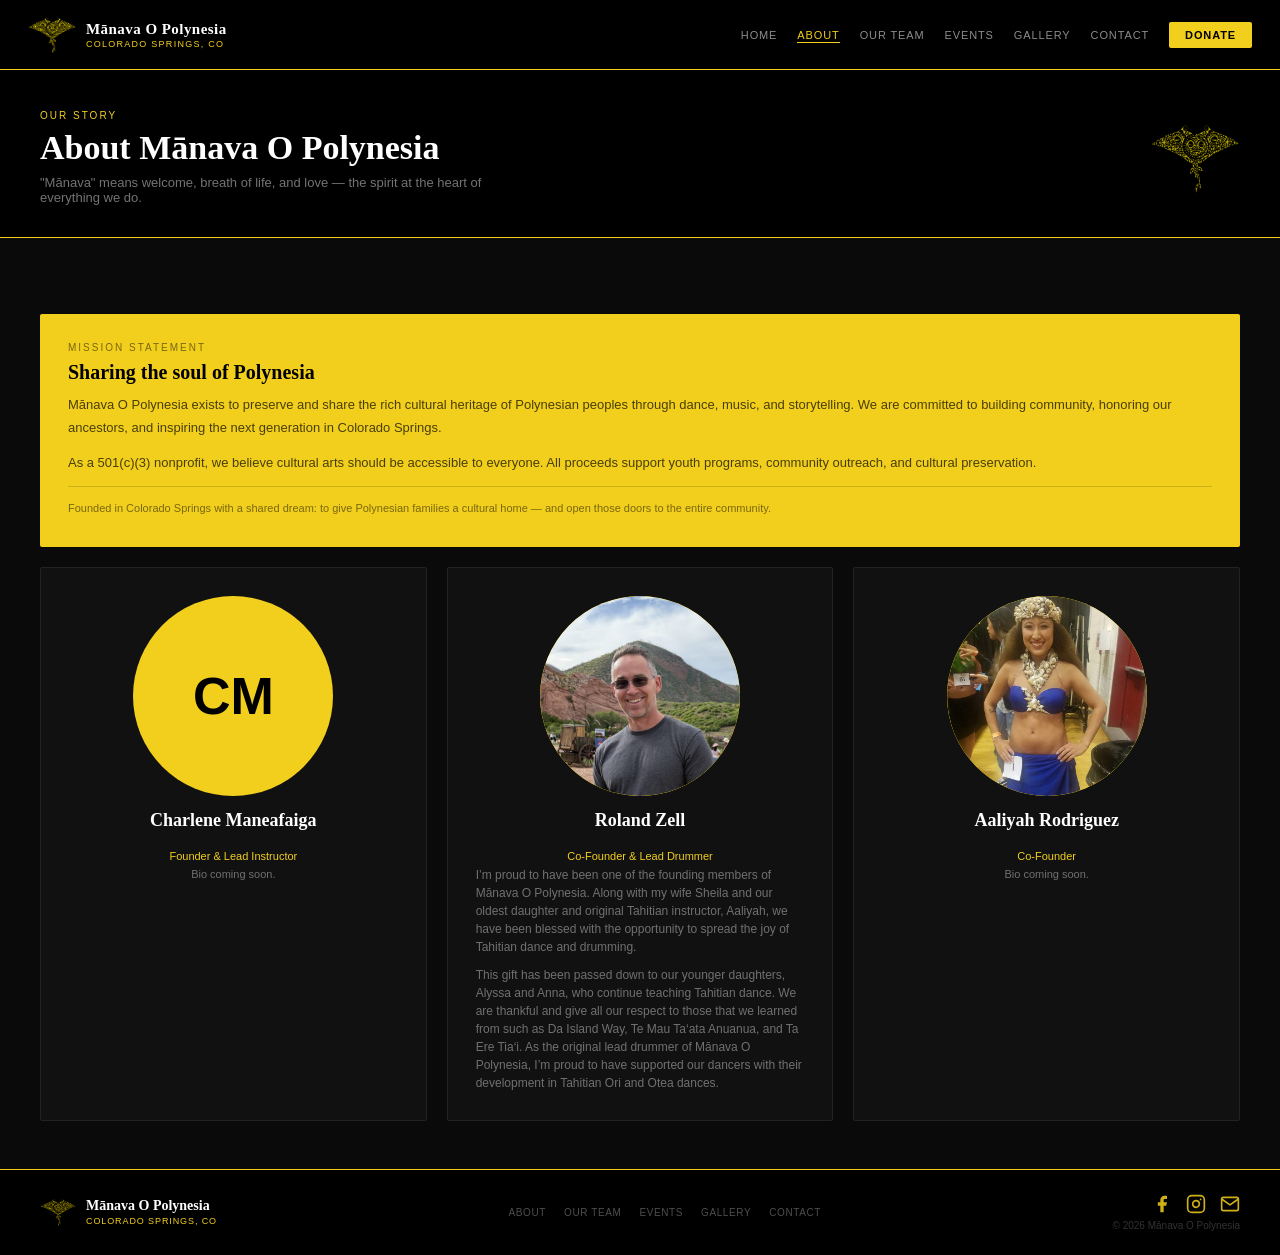
==== commit dcc04141: "Nav: add ", CO" to the Colorado Springs brand sub-line (all pages) Co-Authored-By: Claude Opus 4.8 <" ====
--- a/about.html
+++ b/about.html
@@ -39,7 +39,7 @@
         width="48" height="45" alt="Manava O Polynesia manta ray logo" style="display:block;" />
       <div>
         <div class="nav-brand-main">Mānava O Polynesia</div>
-        <div class="nav-brand-sub">Colorado Springs</div>
+        <div class="nav-brand-sub">Colorado Springs, CO</div>
       </div>
     </div>
     <button class="nav-toggle" onclick="toggleNav(this)" aria-label="Menu">
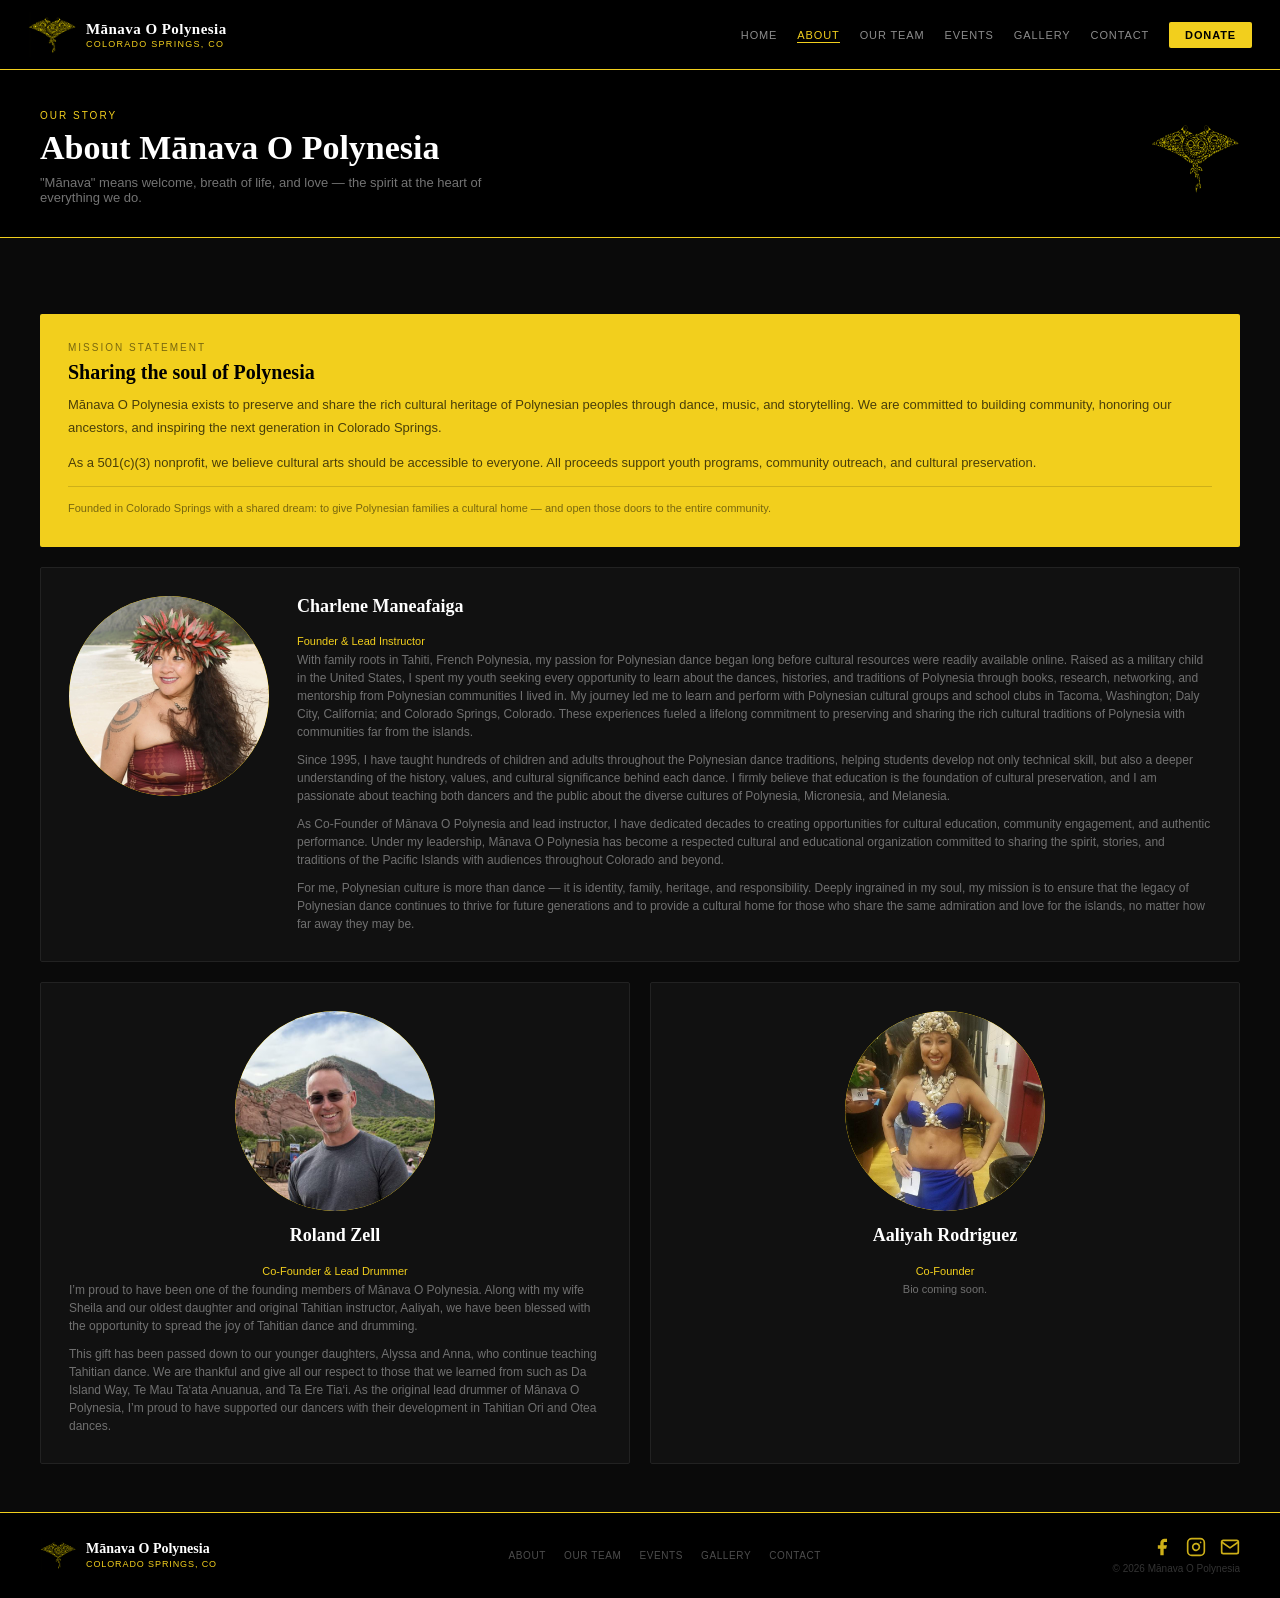
==== commit 68d2ec9a: "About: add Charlene Maneafaiga founder bio + photo, restructure founders layout Charlene's card is n" ====
--- a/about.html
+++ b/about.html
@@ -82,12 +82,20 @@
             everyone. All proceeds support youth programs, community outreach, and cultural preservation.</p>
           <p style="margin-top:12px;font-size:11px;color:rgba(0,0,0,0.5);font-family:Arial,sans-serif;border-top:1px solid rgba(0,0,0,0.15);padding-top:12px;">Founded in Colorado Springs with a shared dream: to give Polynesian families a cultural home — and open those doors to the entire community.</p>
         </div>
-        <div class="dark-card founder-card">
-          <div class="f-av">CM</div>
+        <div class="dark-card founder-card founder-wide">
+          <div class="f-av" style="padding:0;overflow:hidden;"><img src="images/charlene_maneafaiga_founder.jpeg" alt="Charlene Maneafaiga" style="width:100%;height:100%;object-fit:cover;object-position:63% 30%;border-radius:50%;display:block;"></div>
+          <div class="f-text">
           <h3 class="f-name">Charlene Maneafaiga</h3>
           <div class="f-role">Founder &amp; Lead Instructor</div>
-          <div class="f-bio">Bio coming soon.</div>
-        </div>
+          <div class="f-bio" style="text-align:left;font-size:12px;">
+            <p style="margin:0 0 10px;">With family roots in Tahiti, French Polynesia, my passion for Polynesian dance began long before cultural resources were readily available online. Raised as a military child in the United States, I spent my youth seeking every opportunity to learn about the dances, histories, and traditions of Polynesia through books, research, networking, and mentorship from Polynesian communities I lived in. My journey led me to learn and perform with Polynesian cultural groups and school clubs in Tacoma, Washington; Daly City, California; and Colorado Springs, Colorado. These experiences fueled a lifelong commitment to preserving and sharing the rich cultural traditions of Polynesia with communities far from the islands.</p>
+            <p style="margin:0 0 10px;">Since 1995, I have taught hundreds of children and adults throughout the Polynesian dance traditions, helping students develop not only technical skill, but also a deeper understanding of the history, values, and cultural significance behind each dance. I firmly believe that education is the foundation of cultural preservation, and I am passionate about teaching both dancers and the public about the diverse cultures of Polynesia, Micronesia, and Melanesia.</p>
+            <p style="margin:0 0 10px;">As Co-Founder of Mānava O Polynesia and lead instructor, I have dedicated decades to creating opportunities for cultural education, community engagement, and authentic performance. Under my leadership, Mānava O Polynesia has become a respected cultural and educational organization committed to sharing the spirit, stories, and traditions of the Pacific Islands with audiences throughout Colorado and beyond.</p>
+            <p style="margin:0;">For me, Polynesian culture is more than dance &mdash; it is identity, family, heritage, and responsibility. Deeply ingrained in my soul, my mission is to ensure that the legacy of Polynesian dance continues to thrive for future generations and to provide a cultural home for those who share the same admiration and love for the islands, no matter how far away they may be.</p>
+          </div>
+          </div>
+        </div>
+        <div class="founders-pair">
         <div class="dark-card founder-card">
           <div class="f-av" style="padding:0;overflow:hidden;"><img src="images/roland_zell_co_founder.jpeg" alt="Roland Zell" style="width:100%;height:100%;object-fit:cover;object-position:center;border-radius:50%;display:block;"></div>
           <h3 class="f-name">Roland Zell</h3>
@@ -102,6 +110,7 @@
           <h3 class="f-name">Aaliyah Rodriguez</h3>
           <div class="f-role">Co-Founder</div>
           <div class="f-bio">Bio coming soon.</div>
+        </div>
         </div>
       </div>
     </div>
--- a/assets/style.css
+++ b/assets/style.css
@@ -374,6 +374,29 @@
     height: 200px;
     font-size: 52px;
     margin-bottom: 14px;
+  }
+
+  .founder-wide {
+    grid-column: 1 / -1;
+    flex-direction: row;
+    align-items: flex-start;
+    text-align: left;
+    gap: 28px;
+  }
+
+  .founder-wide .f-av {
+    margin-bottom: 0;
+  }
+
+  .founder-wide .f-text {
+    flex: 1;
+  }
+
+  .founders-pair {
+    grid-column: 1 / -1;
+    display: grid;
+    grid-template-columns: repeat(2, 1fr);
+    gap: 20px;
   }
 
   .team-grid {
@@ -1080,6 +1103,24 @@
     }
 
     .about-grid {
+      grid-template-columns: 1fr;
+    }
+
+    .founder-wide {
+      flex-direction: column;
+      align-items: center;
+      text-align: center;
+    }
+
+    .founder-wide .f-av {
+      margin-bottom: 14px;
+    }
+
+    .founder-wide .f-bio {
+      text-align: left;
+    }
+
+    .founders-pair {
       grid-template-columns: 1fr;
     }
 
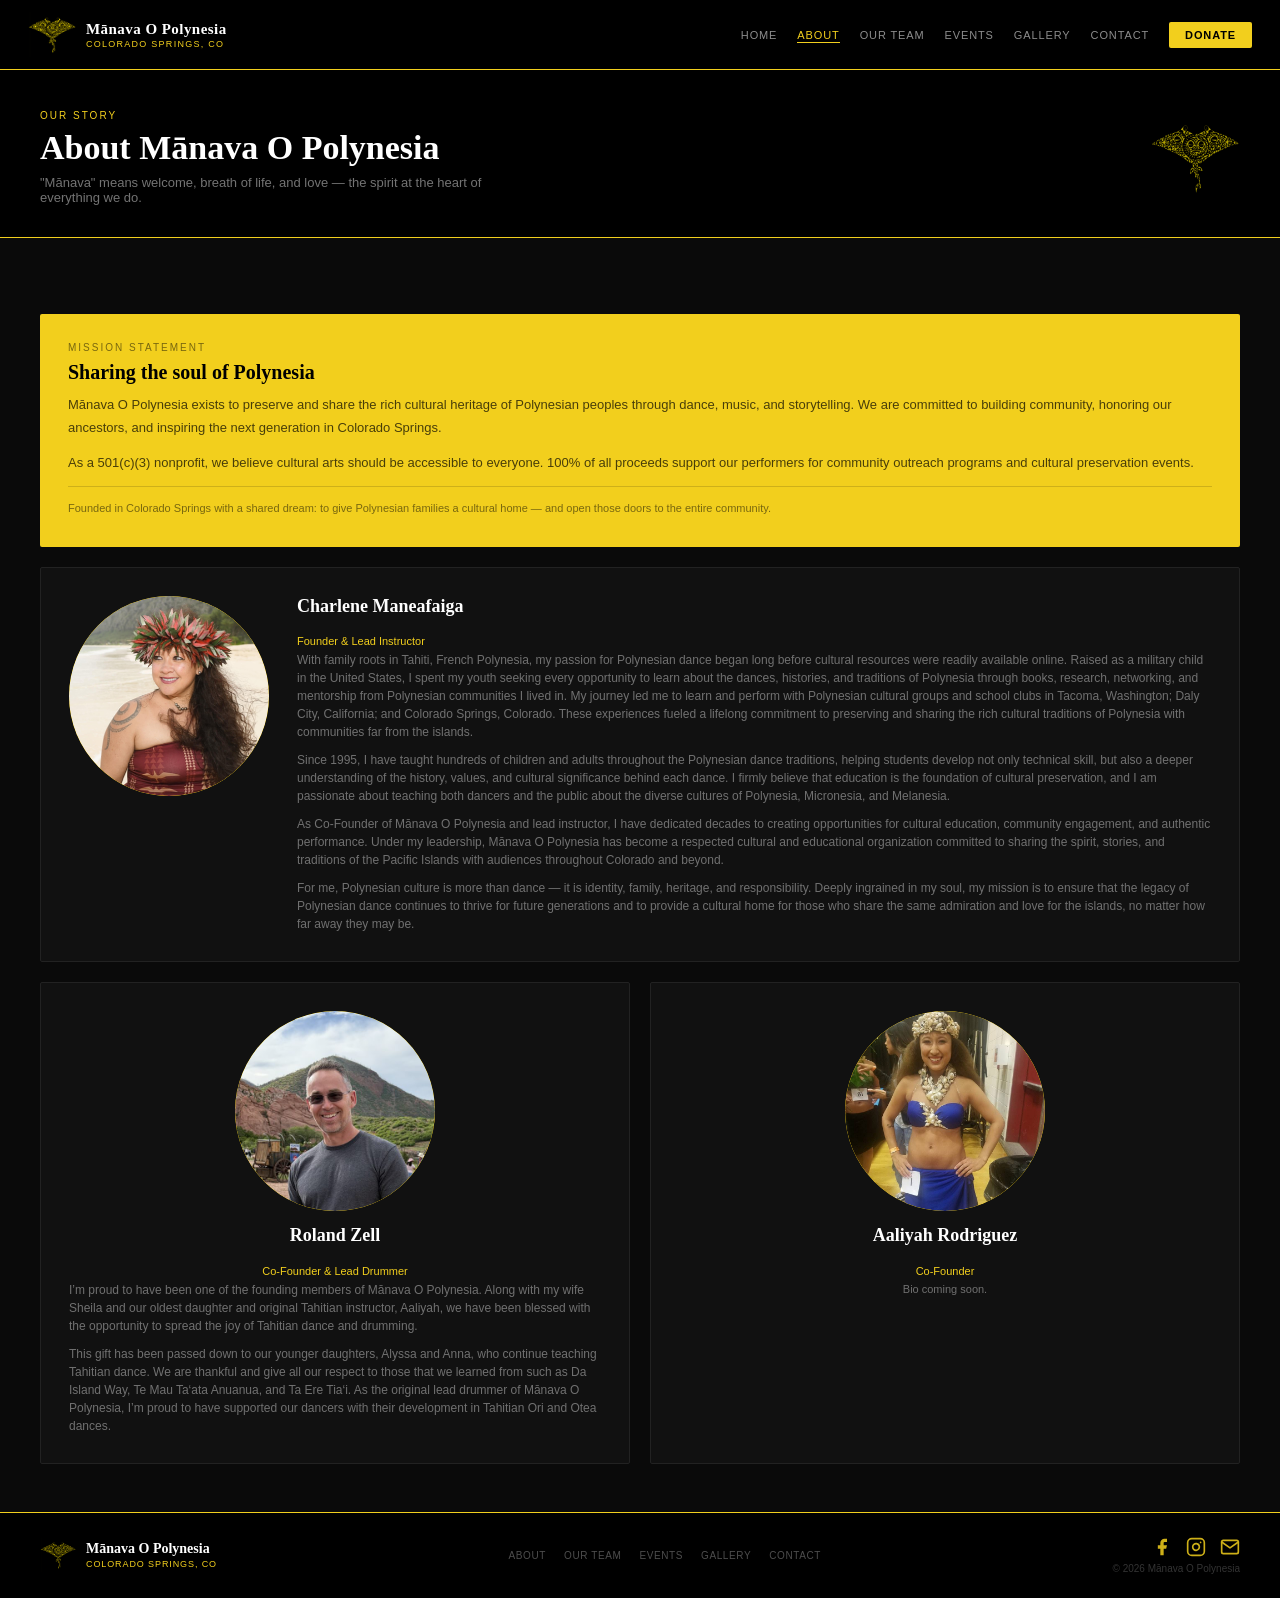
==== commit 9ce7fc82: "Copy: update About mission + Contact donation blurbs Co-Authored-By: Claude Opus 4.8 <noreply@anthro" ====
--- a/about.html
+++ b/about.html
@@ -79,7 +79,7 @@
             dance, music, and storytelling. We are committed to building community, honoring our ancestors, and
             inspiring the next generation in Colorado Springs.</p>
           <p style="margin-top:12px;">As a 501(c)(3) nonprofit, we believe cultural arts should be accessible to
-            everyone. All proceeds support youth programs, community outreach, and cultural preservation.</p>
+            everyone. 100% of all proceeds support our performers for community outreach programs and cultural preservation events.</p>
           <p style="margin-top:12px;font-size:11px;color:rgba(0,0,0,0.5);font-family:Arial,sans-serif;border-top:1px solid rgba(0,0,0,0.15);padding-top:12px;">Founded in Colorado Springs with a shared dream: to give Polynesian families a cultural home — and open those doors to the entire community.</p>
         </div>
         <div class="dark-card founder-card founder-wide">
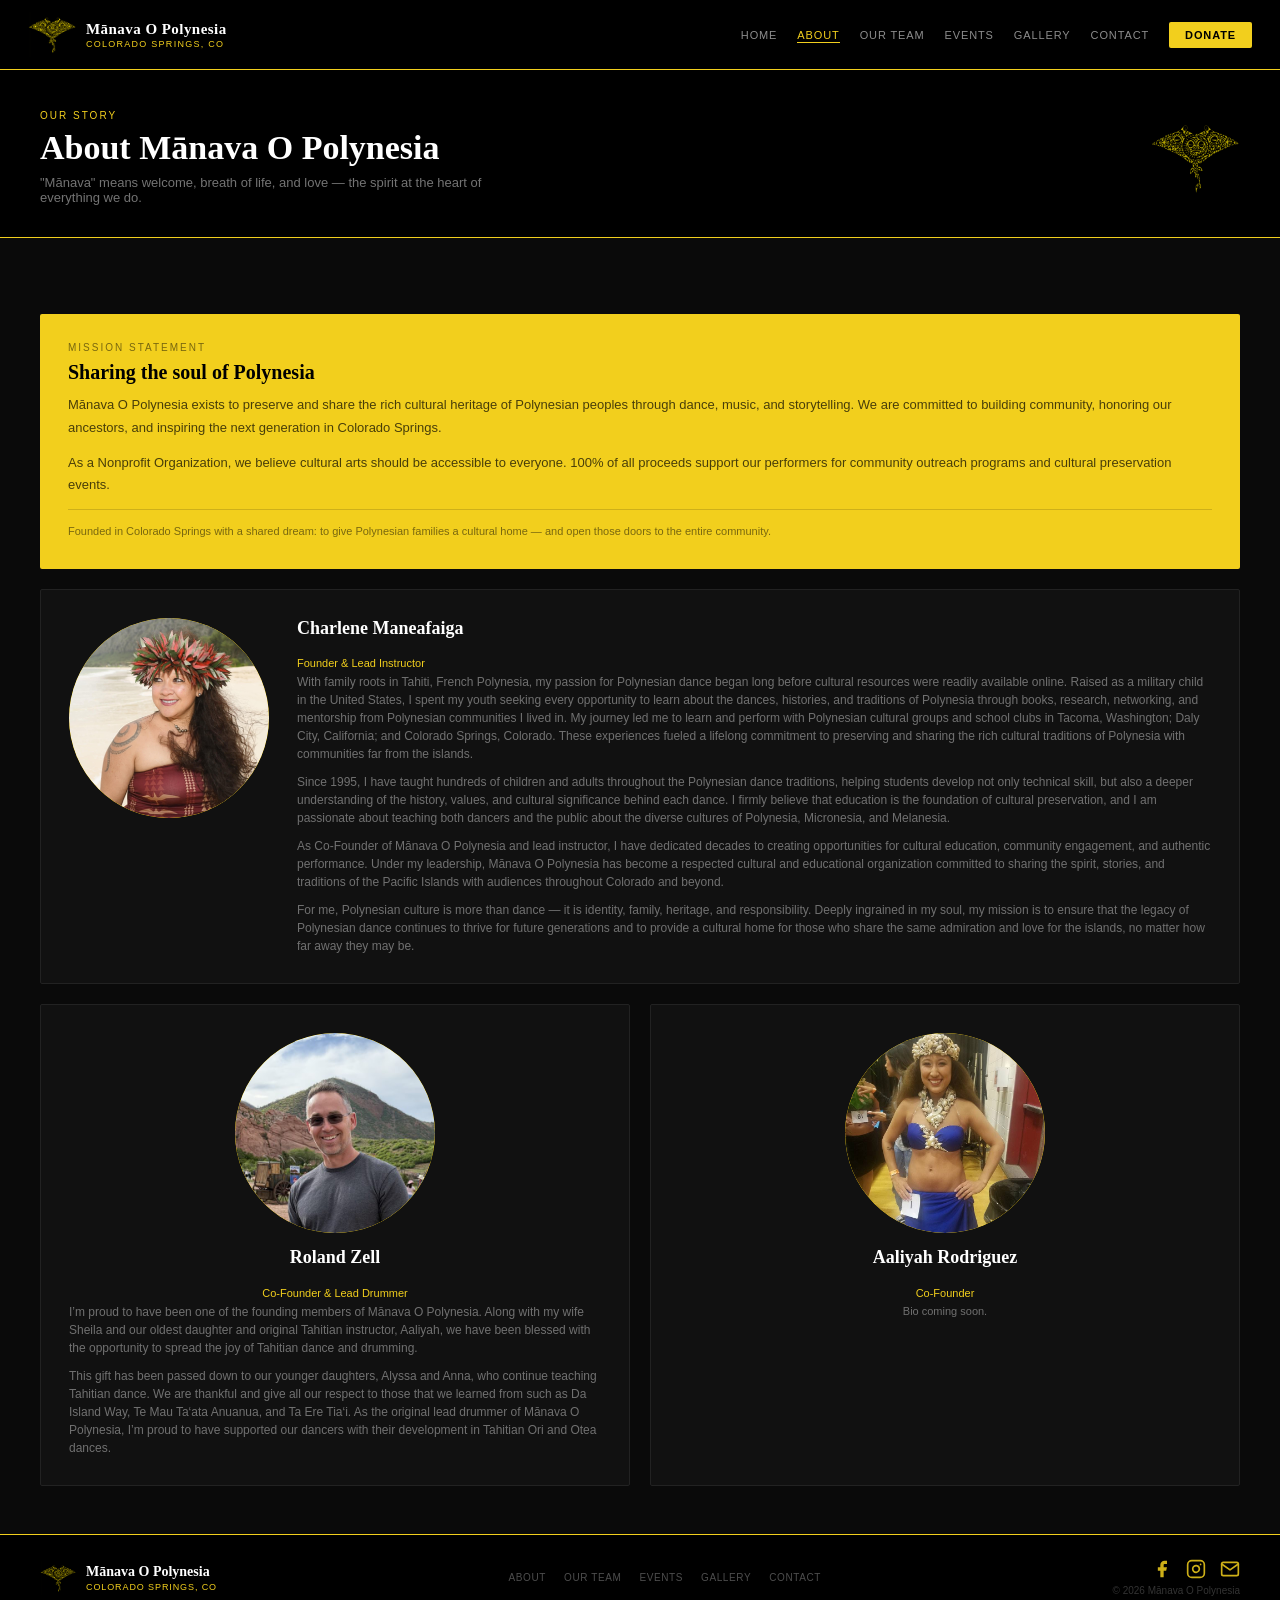
==== commit 735b4146: "About: reword mission opener to 'As a Nonprofit Organization' Co-Authored-By: Claude Opus 4.8 <norep" ====
--- a/about.html
+++ b/about.html
@@ -78,7 +78,7 @@
           <p>Mānava O Polynesia exists to preserve and share the rich cultural heritage of Polynesian peoples through
             dance, music, and storytelling. We are committed to building community, honoring our ancestors, and
             inspiring the next generation in Colorado Springs.</p>
-          <p style="margin-top:12px;">As a 501(c)(3) nonprofit, we believe cultural arts should be accessible to
+          <p style="margin-top:12px;">As a Nonprofit Organization, we believe cultural arts should be accessible to
             everyone. 100% of all proceeds support our performers for community outreach programs and cultural preservation events.</p>
           <p style="margin-top:12px;font-size:11px;color:rgba(0,0,0,0.5);font-family:Arial,sans-serif;border-top:1px solid rgba(0,0,0,0.15);padding-top:12px;">Founded in Colorado Springs with a shared dream: to give Polynesian families a cultural home — and open those doors to the entire community.</p>
         </div>
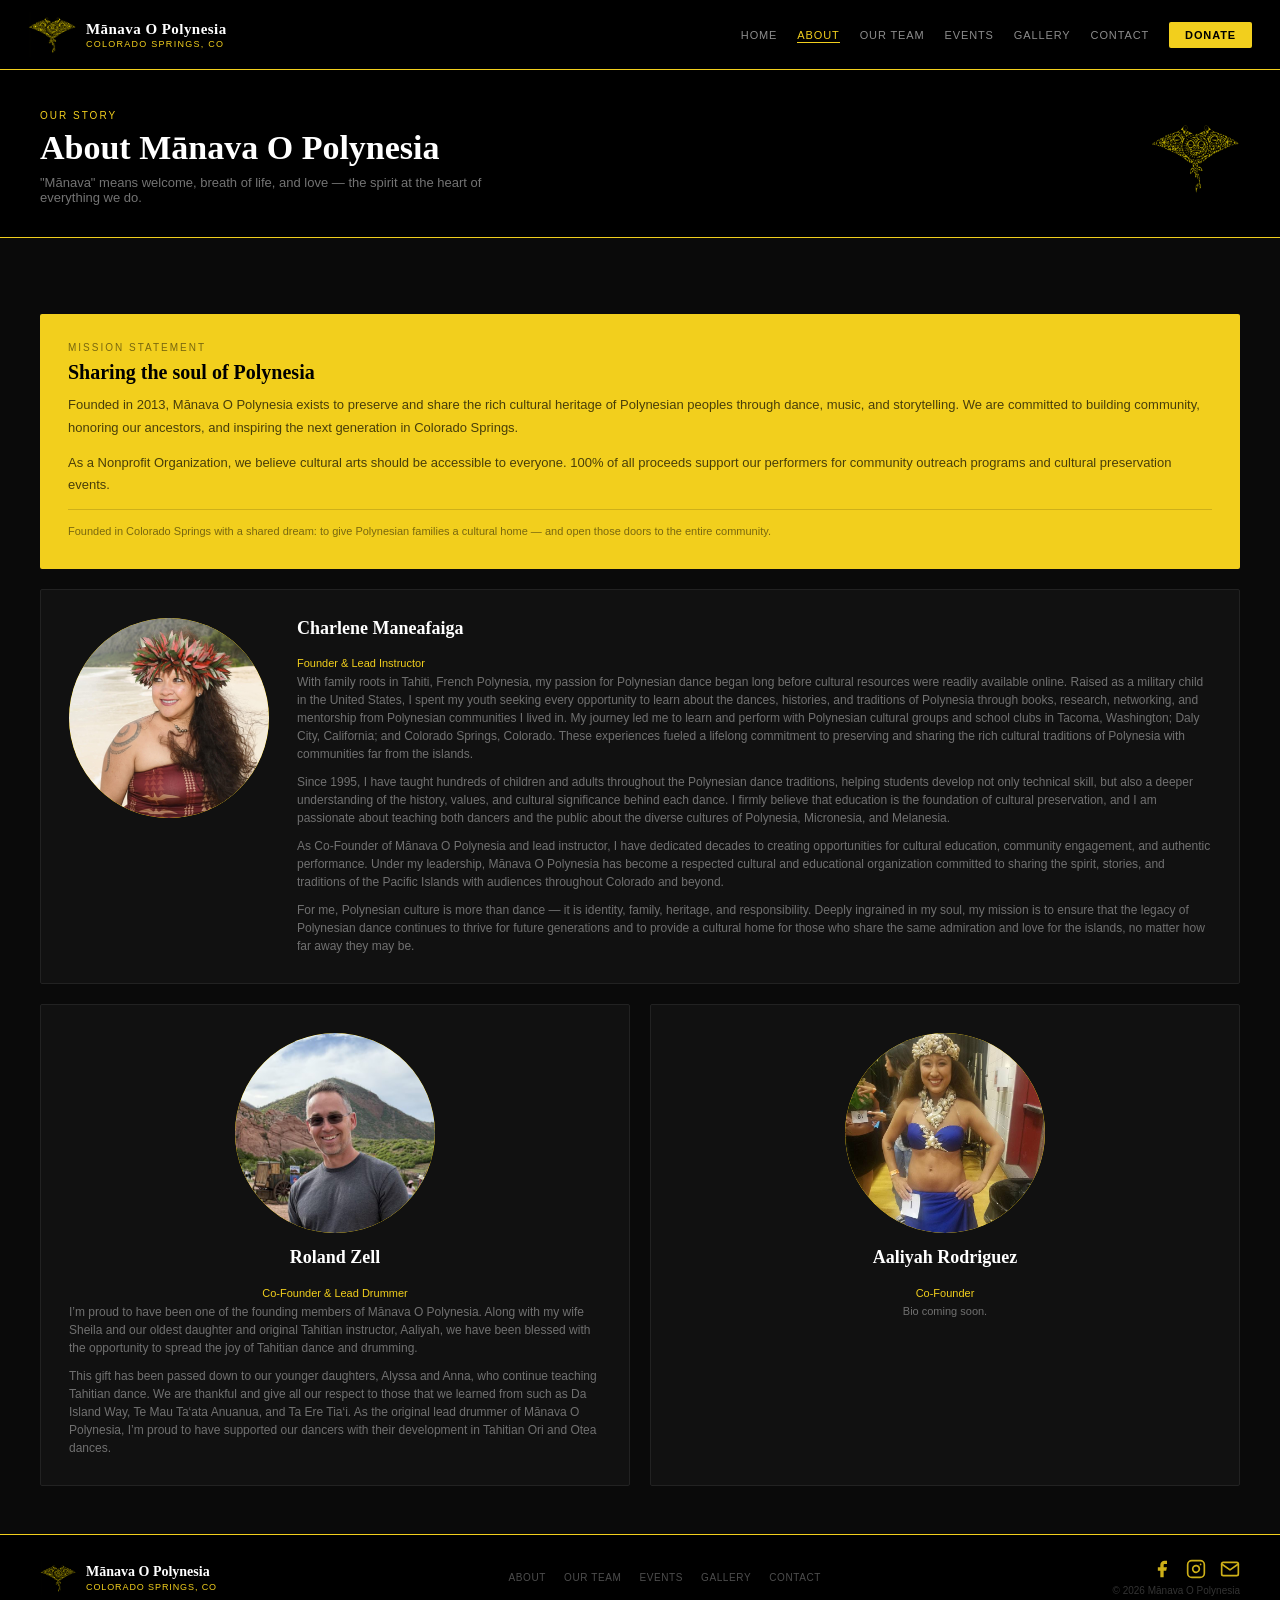
==== commit eb85eb27: "Merge dev: About mission 'Founded in 2013'" ====
--- a/about.html
+++ b/about.html
@@ -75,7 +75,7 @@
         <div class="gold-card">
           <div class="eyebrow">Mission statement</div>
           <h3>Sharing the soul of Polynesia</h3>
-          <p>Mānava O Polynesia exists to preserve and share the rich cultural heritage of Polynesian peoples through
+          <p>Founded in 2013, Mānava O Polynesia exists to preserve and share the rich cultural heritage of Polynesian peoples through
             dance, music, and storytelling. We are committed to building community, honoring our ancestors, and
             inspiring the next generation in Colorado Springs.</p>
           <p style="margin-top:12px;">As a Nonprofit Organization, we believe cultural arts should be accessible to
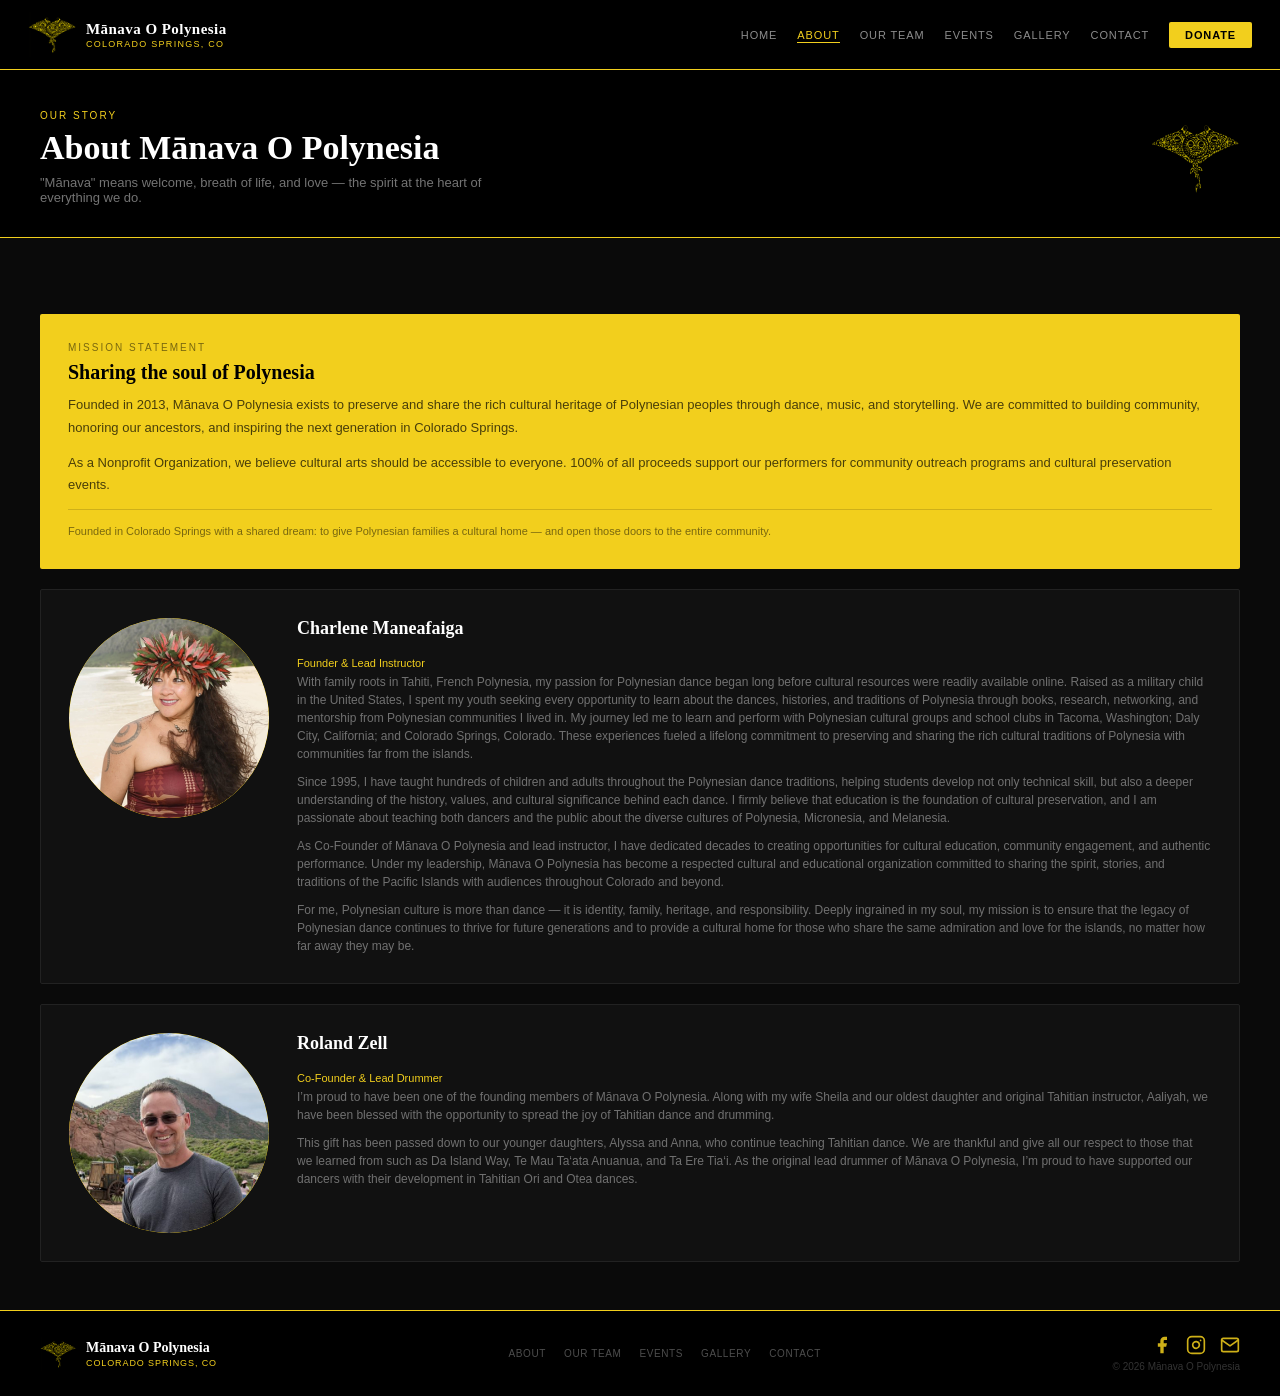
==== commit f7217a1c: "About: hide Aaliyah bio, make Roland card horizontal Temporarily comment out Aaliyah Rodriguez's fou" ====
--- a/about.html
+++ b/about.html
@@ -95,16 +95,19 @@
           </div>
           </div>
         </div>
-        <div class="founders-pair">
-        <div class="dark-card founder-card">
+        <div class="dark-card founder-card founder-wide">
           <div class="f-av" style="padding:0;overflow:hidden;"><img src="images/roland_zell_co_founder.jpeg" alt="Roland Zell" style="width:100%;height:100%;object-fit:cover;object-position:center;border-radius:50%;display:block;"></div>
+          <div class="f-text">
           <h3 class="f-name">Roland Zell</h3>
           <div class="f-role">Co-Founder &amp; Lead Drummer</div>
           <div class="f-bio" style="text-align:left;font-size:12px;">
             <p style="margin:0 0 10px;">I&rsquo;m proud to have been one of the founding members of Mānava O Polynesia. Along with my wife Sheila and our oldest daughter and original Tahitian instructor, Aaliyah, we have been blessed with the opportunity to spread the joy of Tahitian dance and drumming.</p>
             <p style="margin:0;">This gift has been passed down to our younger daughters, Alyssa and Anna, who continue teaching Tahitian dance. We are thankful and give all our respect to those that we learned from such as Da Island Way, Te Mau Ta&lsquo;ata Anuanua, and Ta Ere Tia&lsquo;i. As the original lead drummer of Mānava O Polynesia, I&rsquo;m proud to have supported our dancers with their development in Tahitian Ori and Otea dances.</p>
           </div>
-        </div>
+          </div>
+        </div>
+        <!-- TEMPORARILY HIDDEN: Aaliyah Rodriguez bio — restore by removing this comment wrapper
+        <div class="founders-pair">
         <div class="dark-card founder-card">
           <div class="f-av" style="padding:0;overflow:hidden;"><img src="images/aaliya_rodriguez_founder_3.JPG" alt="Aaliyah Rodriguez" style="width:100%;height:100%;object-fit:cover;object-position:center 30%;border-radius:50%;display:block;"></div>
           <h3 class="f-name">Aaliyah Rodriguez</h3>
@@ -112,6 +115,8 @@
           <div class="f-bio">Bio coming soon.</div>
         </div>
         </div>
+        -->
+
       </div>
     </div>
 
--- a/assets/style.css
+++ b/assets/style.css
@@ -1825,3 +1825,138 @@
       padding: 0;
     }
   }
+
+  /* ─── GALLERY LIGHTBOX ─── */
+  .gc-play {
+    position: absolute;
+    top: 50%;
+    left: 50%;
+    transform: translate(-50%, -50%);
+    width: 52px;
+    height: 52px;
+    border-radius: 50%;
+    background: rgba(0,0,0,0.5);
+    border: 2px solid #f2cf1d;
+    color: #f2cf1d;
+    font-size: 18px;
+    line-height: 48px;
+    text-align: center;
+    padding-left: 4px;
+    pointer-events: none;
+    z-index: 2;
+  }
+
+  .lb-overlay {
+    position: fixed;
+    inset: 0;
+    background: rgba(0,0,0,0.92);
+    z-index: 1000;
+    display: none;
+    align-items: center;
+    justify-content: center;
+    padding: 20px;
+  }
+
+  .lb-overlay.open {
+    display: flex;
+  }
+
+  .lb-stage {
+    display: flex;
+    align-items: center;
+    justify-content: center;
+    max-width: 90vw;
+    max-height: 85vh;
+  }
+
+  .lb-stage img {
+    max-width: 90vw;
+    max-height: 85vh;
+    object-fit: contain;
+    display: block;
+    border-radius: 2px;
+  }
+
+  .lb-stage iframe {
+    width: min(90vw, 1280px);
+    aspect-ratio: 16 / 9;
+    max-height: 85vh;
+    border: 0;
+    display: block;
+    border-radius: 2px;
+  }
+
+  .lb-close {
+    position: absolute;
+    top: 16px;
+    right: 20px;
+    background: none;
+    border: none;
+    color: #fff;
+    font-size: 30px;
+    line-height: 1;
+    cursor: pointer;
+    opacity: 0.65;
+    padding: 0;
+    font-family: Arial, sans-serif;
+    z-index: 10;
+  }
+
+  .lb-close:hover {
+    opacity: 1;
+  }
+
+  .lb-nav {
+    position: absolute;
+    top: 50%;
+    transform: translateY(-50%);
+    background: rgba(0,0,0,0.4);
+    border: 1px solid #f2cf1d;
+    border-radius: 2px;
+    color: #f2cf1d;
+    font-size: 28px;
+    line-height: 1;
+    width: 44px;
+    height: 56px;
+    cursor: pointer;
+    opacity: 0.7;
+    font-family: Arial, sans-serif;
+    z-index: 10;
+  }
+
+  .lb-nav:hover {
+    opacity: 1;
+    background: rgba(0,0,0,0.7);
+  }
+
+  .lb-prev { left: 16px; }
+  .lb-next { right: 16px; }
+
+  .lb-caption {
+    position: absolute;
+    bottom: 18px;
+    left: 50%;
+    transform: translateX(-50%);
+    max-width: 80vw;
+    text-align: center;
+    font-family: Arial, sans-serif;
+    font-size: 11px;
+    font-weight: 700;
+    letter-spacing: 0.08em;
+    text-transform: uppercase;
+    color: #f2cf1d;
+  }
+
+  .lb-caption:empty {
+    display: none;
+  }
+
+  @media (max-width: 600px) {
+    .lb-nav {
+      width: 36px;
+      height: 48px;
+      font-size: 24px;
+    }
+    .lb-prev { left: 6px; }
+    .lb-next { right: 6px; }
+  }
